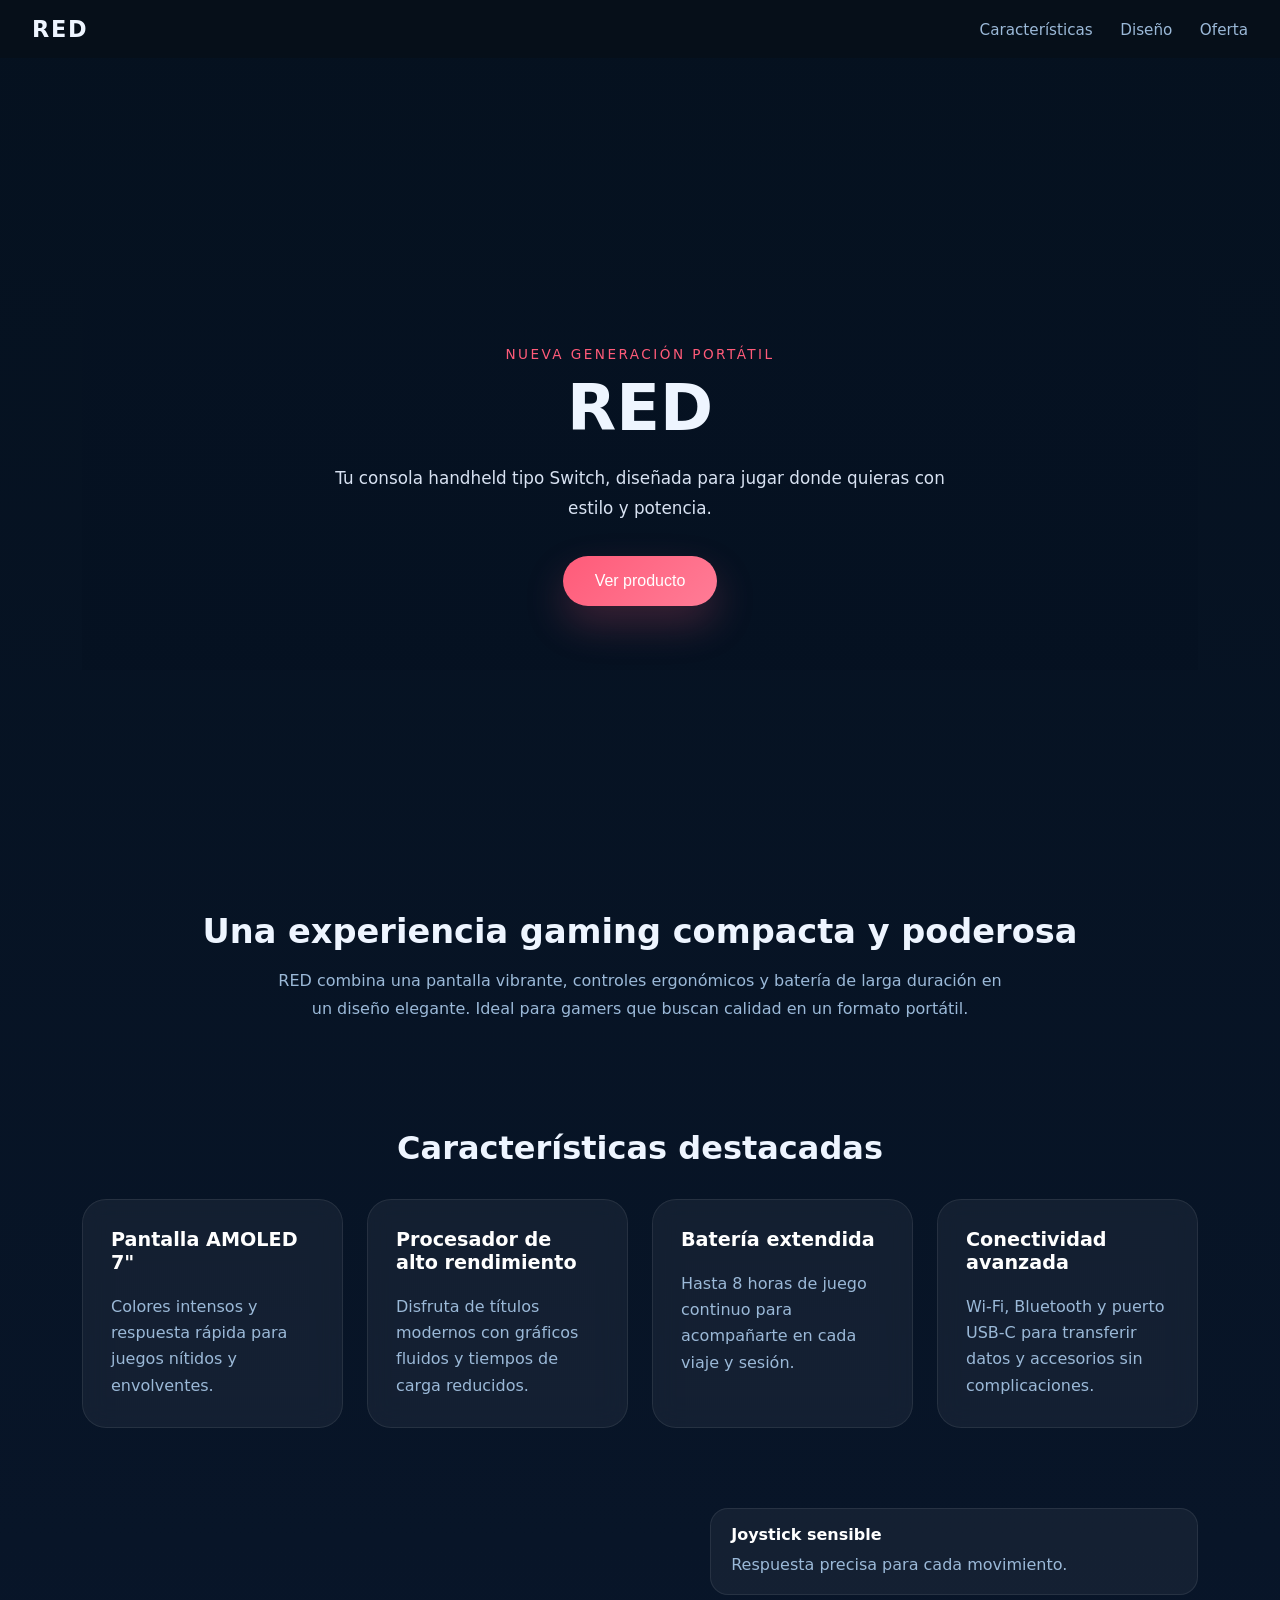
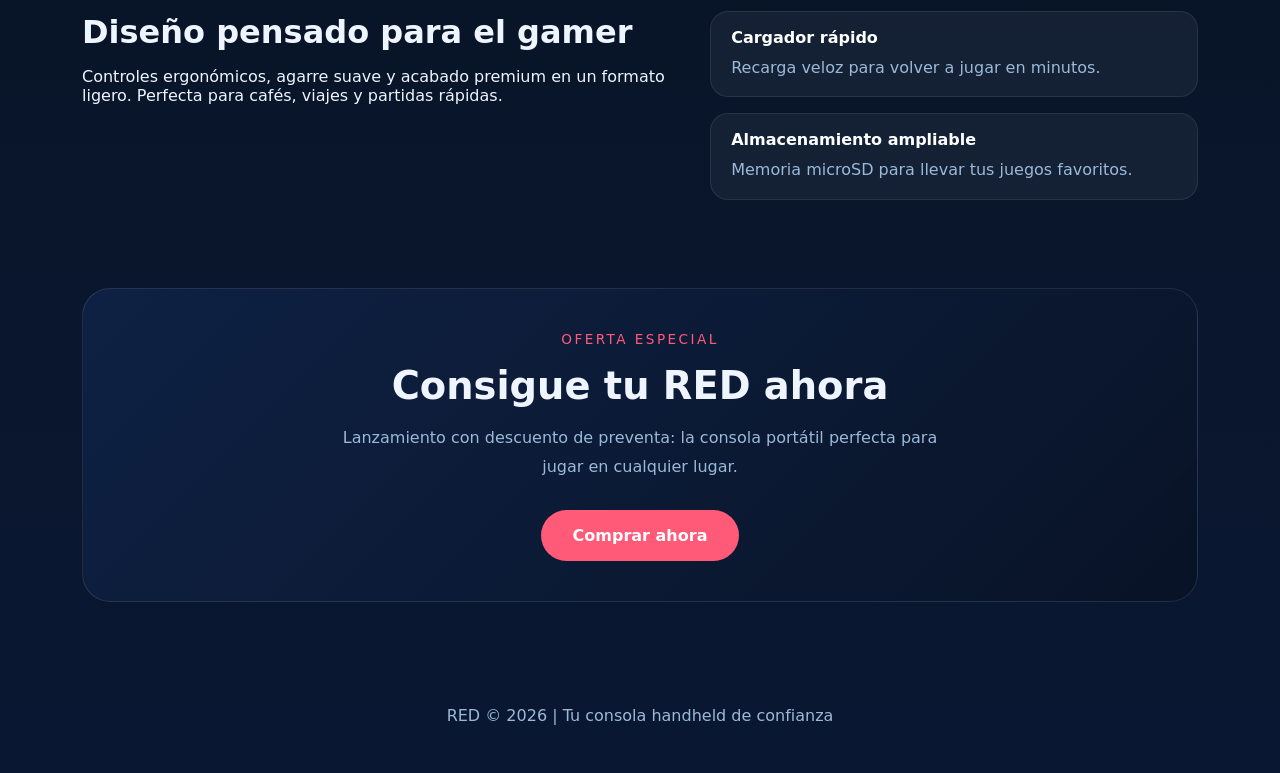
==== HTML/index.html @ 1c050fb7 "primer commit: estructura base, diseño" ====
<!DOCTYPE html>
<html lang="es">
<head>
  <meta charset="UTF-8" />
  <meta name="viewport" content="width=device-width, initial-scale=1.0" />
  <title>RED | Consola portátil gaming</title>
  <link rel="stylesheet" href="style.css" />
</head>
<body>
  <header class="site-header">
    <div class="logo">RED</div>
    <nav>
      <a href="#caracteristicas">Características</a>
      <a href="#diseño">Diseño</a>
      <a href="#oferta">Oferta</a>
    </nav>
  </header>

  <main>
    <section class="hero" id="inicio">
      <a href="https://example.com/producto" class="hero-link" target="_blank" rel="noopener noreferrer" aria-label="Ver oferta de la consola HandyPlay">
        <div class="hero-overlay"></div>
        <div class="hero-content">
          <span class="eyebrow">Nueva generación portátil</span>
          <h1>RED</h1>
          <p>Tu consola handheld tipo Switch, diseñada para jugar donde quieras con estilo y potencia.</p>
          <button>Ver producto</button>
        </div>
      </a>
    </section>

    <section class="intro">
      <div>
        <h2>Una experiencia gaming compacta y poderosa</h2>
        <p>RED combina una pantalla vibrante, controles ergonómicos y batería de larga duración en un diseño elegante. Ideal para gamers que buscan calidad en un formato portátil.</p>
      </div>
    </section>

    <section class="features" id="caracteristicas">
      <h2>Características destacadas</h2>
      <div class="cards">
        <article class="card">
          <h3>Pantalla AMOLED 7"</h3>
          <p>Colores intensos y respuesta rápida para juegos nítidos y envolventes.</p>
        </article>
        <article class="card">
          <h3>Procesador de alto rendimiento</h3>
          <p>Disfruta de títulos modernos con gráficos fluidos y tiempos de carga reducidos.</p>
        </article>
        <article class="card">
          <h3>Batería extendida</h3>
          <p>Hasta 8 horas de juego continuo para acompañarte en cada viaje y sesión.</p>
        </article>
        <article class="card">
          <h3>Conectividad avanzada</h3>
          <p>Wi-Fi, Bluetooth y puerto USB-C para transferir datos y accesorios sin complicaciones.</p>
        </article>
      </div>
    </section>

    <section class="design" id="diseño">
      <div class="design-content">
        <div>
          <h2>Diseño pensado para el gamer</h2>
          <p>Controles ergonómicos, agarre suave y acabado premium en un formato ligero. Perfecta para cafés, viajes y partidas rápidas.</p>
        </div>
        <div class="feature-list">
          <div>
            <strong>Joystick sensible</strong>
            <p>Respuesta precisa para cada movimiento.</p>
          </div>
          <div>
            <strong>Cargador rápido</strong>
            <p>Recarga veloz para volver a jugar en minutos.</p>
          </div>
          <div>
            <strong>Almacenamiento ampliable</strong>
            <p>Memoria microSD para llevar tus juegos favoritos.</p>
          </div>
        </div>
      </div>
    </section>

    <section class="offer" id="oferta">
      <div class="offer-card">
        <span>Oferta especial</span>
        <h2>Consigue tu RED ahora</h2>
        <p>Lanzamiento con descuento de preventa: la consola portátil perfecta para jugar en cualquier lugar.</p>
        <a href="https://example.com/producto" target="_blank" rel="noopener noreferrer">Comprar ahora</a>
      </div>
    </section>
  </main>

  <footer>
    <p>RED © 2026 | Tu consola handheld de confianza</p>
  </footer>
</body>
</html>
---- HTML/style.css ----
:root {
  --bg: #071019;
  --surface: rgba(10, 25, 49, 0.92);
  --accent: #ff5b79;
  --accent-soft: #ff8da3;
  --text: #eef5ff;
  --muted: #9bb9d8;
}

* {
  box-sizing: border-box;
}

body {
  margin: 0;
  font-family: Inter, system-ui, -apple-system, BlinkMacSystemFont, "Segoe UI", sans-serif;
  color: var(--text);
  background: linear-gradient(180deg, #05111f, #081528 65%, #0a1732 100%);
}

a {
  color: inherit;
  text-decoration: none;
}

.site-header {
  position: sticky;
  top: 0;
  z-index: 10;
  display: flex;
  justify-content: space-between;
  align-items: center;
  padding: 1rem 2rem;
  background: rgba(7, 16, 25, 0.86);
  backdrop-filter: blur(12px);
}

.logo {
  font-size: 1.4rem;
  font-weight: 700;
  letter-spacing: 0.08em;
}

.site-header nav a {
  margin-left: 1.4rem;
  font-size: 0.95rem;
  color: var(--muted);
  transition: color 0.25s ease;
}

.site-header nav a:hover {
  color: var(--text);
}

.hero {
  min-height: 82vh;
  display: flex;
  align-items: center;
  justify-content: center;
  background-image: url('https://images.unsplash.com/photo-1511512578047-dfb367046420?auto=format&fit=crop&w=1400&q=80');
  background-size: cover;
  background-position: center;
  position: relative;
}

.hero-link {
  width: 100%;
  display: block;
  position: relative;
}

.hero-overlay {
  position: absolute;
  inset: 0;
  background: linear-gradient(180deg, rgba(5, 17, 33, 0.48), rgba(5, 17, 33, 0.95));
}

.hero-content {
  position: relative;
  z-index: 1;
  max-width: 700px;
  margin: 0 auto;
  padding: 4rem 2rem;
  text-align: center;
}

.eyebrow {
  display: inline-block;
  margin-bottom: 1rem;
  color: var(--accent);
  letter-spacing: 0.18em;
  text-transform: uppercase;
  font-size: 0.85rem;
}

.hero h1 {
  margin: 0;
  font-size: clamp(3rem, 5vw, 4.5rem);
  line-height: 0.95;
}

.hero p {
  margin: 1.5rem auto 2rem;
  max-width: 620px;
  color: #d8e2f2;
  font-size: 1.05rem;
  line-height: 1.8;
}

.hero button {
  border: none;
  background: linear-gradient(135deg, var(--accent), #ff7c96);
  color: #fff;
  padding: 1rem 2rem;
  border-radius: 999px;
  font-size: 1rem;
  cursor: pointer;
  box-shadow: 0 18px 40px rgba(255, 91, 121, 0.22);
  transition: transform 0.25s ease, box-shadow 0.25s ease;
}

.hero button:hover {
  transform: translateY(-2px);
  box-shadow: 0 24px 48px rgba(255, 91, 121, 0.28);
}

main {
  padding: 3rem 2rem 4rem;
  max-width: 1180px;
  margin: 0 auto;
}

.intro {
  text-align: center;
  padding: 2.5rem 0;
}

.intro h2 {
  font-size: 2.1rem;
  margin-bottom: 1rem;
}

.intro p {
  max-width: 740px;
  margin: 0 auto;
  color: var(--muted);
  line-height: 1.75;
}

.features {
  padding: 2.5rem 0;
}

.features h2 {
  text-align: center;
  font-size: 2rem;
  margin-bottom: 2rem;
}

.cards {
  display: grid;
  grid-template-columns: repeat(auto-fit, minmax(220px, 1fr));
  gap: 1.5rem;
}

.card {
  background: rgba(255, 255, 255, 0.05);
  border: 1px solid rgba(255, 255, 255, 0.08);
  border-radius: 24px;
  padding: 1.75rem;
  backdrop-filter: blur(12px);
}

.card h3 {
  margin-top: 0;
  font-size: 1.2rem;
  color: #fff;
}

.card p {
  margin: 0.8rem 0 0;
  color: var(--muted);
  line-height: 1.65;
}

.design {
  padding: 2.5rem 0;
}

.design-content {
  display: grid;
  grid-template-columns: 1.1fr 0.9fr;
  gap: 2rem;
  align-items: center;
}

.design-content h2 {
  font-size: 2rem;
  margin-bottom: 1rem;
}

.feature-list {
  display: grid;
  gap: 1rem;
}

.feature-list div {
  background: rgba(255, 255, 255, 0.05);
  border: 1px solid rgba(255, 255, 255, 0.08);
  padding: 1rem 1.25rem;
  border-radius: 18px;
}

.feature-list strong {
  display: block;
  margin-bottom: 0.5rem;
  color: #fff;
}

.feature-list p {
  margin: 0;
  color: var(--muted);
  line-height: 1.6;
}

.offer {
  margin-top: 3rem;
}

.offer-card {
  background: linear-gradient(135deg, rgba(15, 34, 70, 0.94), rgba(9, 19, 38, 0.96));
  border: 1px solid rgba(255, 255, 255, 0.1);
  padding: 2.5rem;
  border-radius: 28px;
  text-align: center;
}

.offer-card span {
  display: inline-block;
  margin-bottom: 1rem;
  color: var(--accent);
  text-transform: uppercase;
  letter-spacing: 0.18em;
  font-size: 0.85rem;
}

.offer-card h2 {
  margin: 0;
  font-size: 2.4rem;
}

.offer-card p {
  margin: 1rem auto 1.8rem;
  max-width: 640px;
  color: var(--muted);
  line-height: 1.8;
}

.offer-card a {
  display: inline-block;
  padding: 1rem 2rem;
  background: var(--accent);
  border-radius: 999px;
  color: white;
  font-weight: 600;
  transition: transform 0.25s ease;
}

.offer-card a:hover {
  transform: translateY(-2px);
}

footer {
  text-align: center;
  padding: 1.5rem 0 2rem;
  color: var(--muted);
}

@media (max-width: 840px) {
  .design-content {
    grid-template-columns: 1fr;
  }

  .site-header {
    padding: 1rem 1.25rem;
  }

  .hero-content {
    padding: 3rem 1.5rem;
  }
}

@media (max-width: 600px) {
  .site-header nav a {
    margin-left: 0.9rem;
    font-size: 0.9rem;
  }

  .cards {
    grid-template-columns: 1fr;
  }

  .hero h1 {
    font-size: 3rem;
  }
}
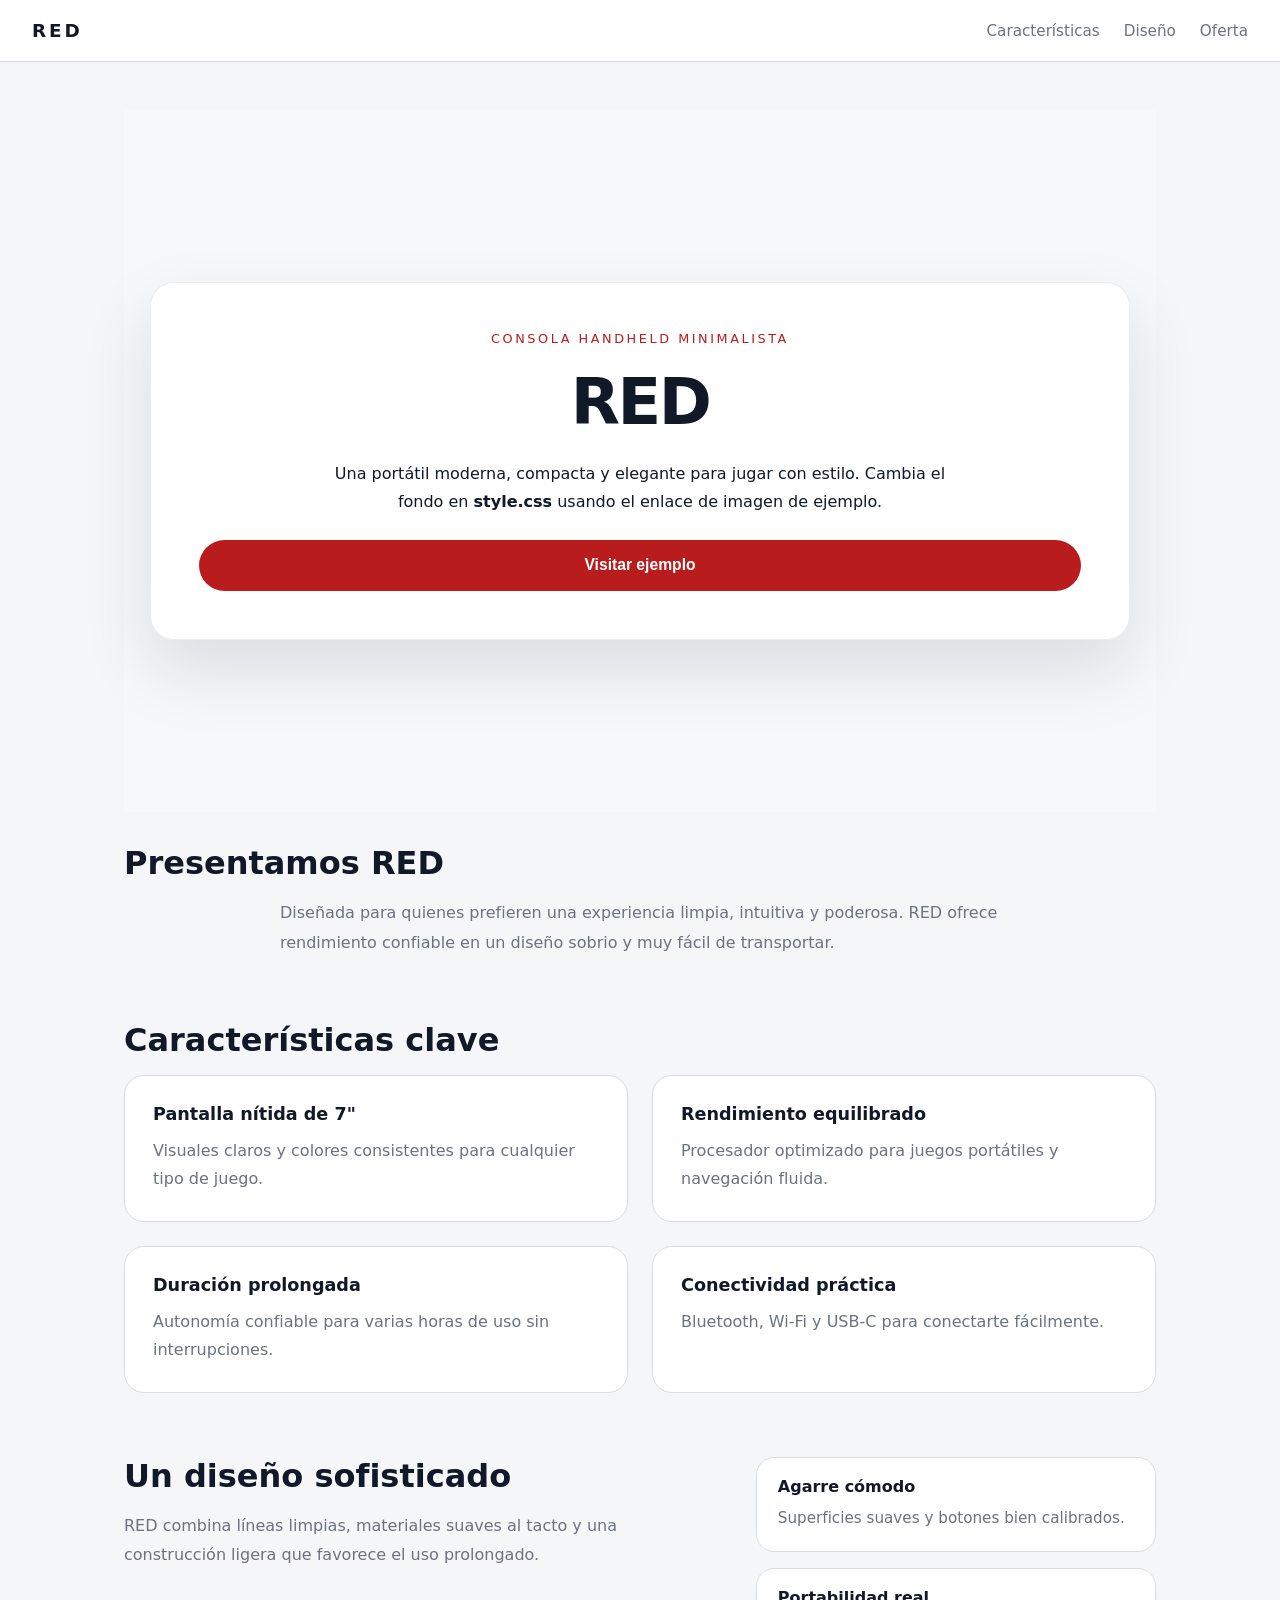
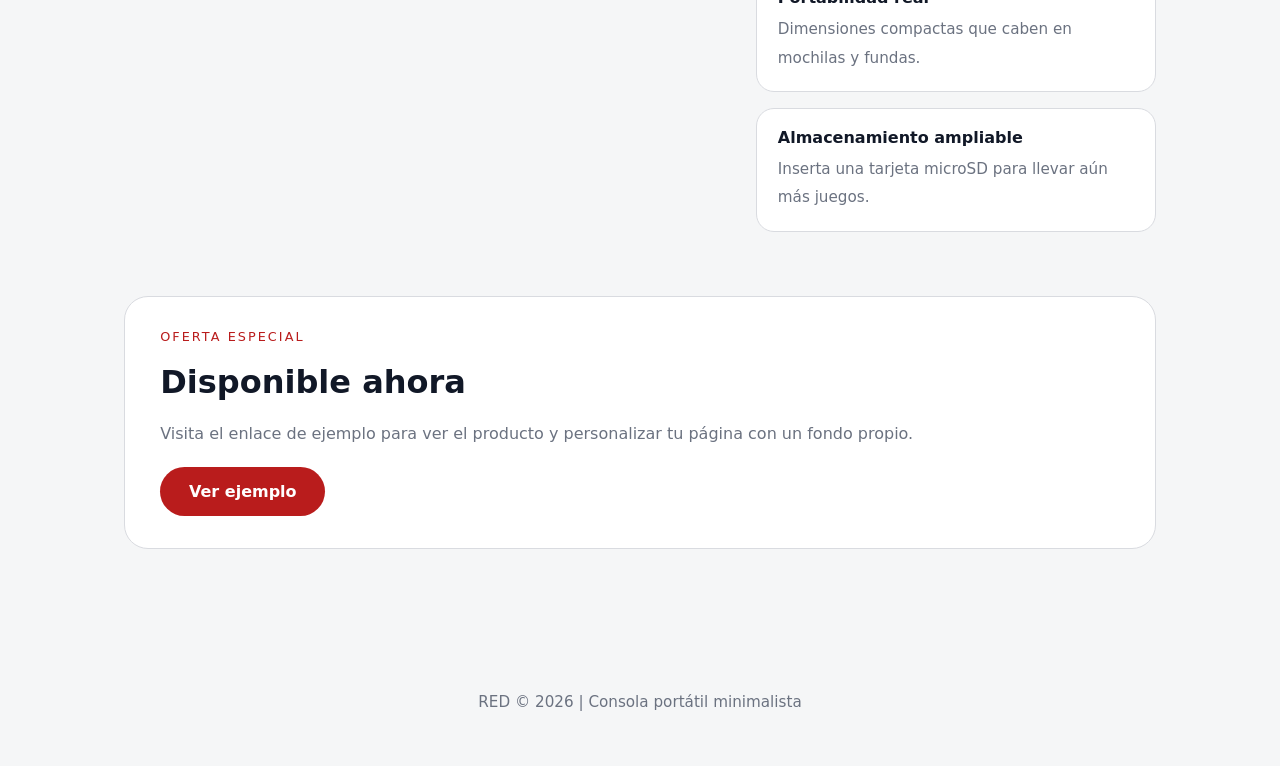
==== commit 54b4a7b0: "segundo commit: se cambia estilo visual de página y fondo" ====
--- a/HTML/index.html
+++ b/HTML/index.html
@@ -18,42 +18,42 @@
 
   <main>
     <section class="hero" id="inicio">
-      <a href="https://example.com/producto" class="hero-link" target="_blank" rel="noopener noreferrer" aria-label="Ver oferta de la consola HandyPlay">
+      <a href="https://static.wikia.nocookie.net/terraria_gamepedia/images/4/4c/Snow_biome_background_9.png/revision/latest/scale-to-width-down/1000?cb=20200814183525" class="hero-link" target="_blank" rel="noopener noreferrer" aria-label="Ver oferta de la consola RED">
         <div class="hero-overlay"></div>
         <div class="hero-content">
-          <span class="eyebrow">Nueva generación portátil</span>
+          <small class="eyebrow">Consola handheld minimalista</small>
           <h1>RED</h1>
-          <p>Tu consola handheld tipo Switch, diseñada para jugar donde quieras con estilo y potencia.</p>
-          <button>Ver producto</button>
+          <p>Una portátil moderna, compacta y elegante para jugar con estilo. Cambia el fondo en <strong>style.css</strong> usando el enlace de imagen de ejemplo.</p>
+          <button>Visitar ejemplo</button>
         </div>
       </a>
     </section>
 
     <section class="intro">
       <div>
-        <h2>Una experiencia gaming compacta y poderosa</h2>
-        <p>RED combina una pantalla vibrante, controles ergonómicos y batería de larga duración en un diseño elegante. Ideal para gamers que buscan calidad en un formato portátil.</p>
+        <h2>Presentamos RED</h2>
+        <p>Diseñada para quienes prefieren una experiencia limpia, intuitiva y poderosa. RED ofrece rendimiento confiable en un diseño sobrio y muy fácil de transportar.</p>
       </div>
     </section>
 
     <section class="features" id="caracteristicas">
-      <h2>Características destacadas</h2>
+      <h2>Características clave</h2>
       <div class="cards">
         <article class="card">
-          <h3>Pantalla AMOLED 7"</h3>
-          <p>Colores intensos y respuesta rápida para juegos nítidos y envolventes.</p>
+          <h3>Pantalla nítida de 7"</h3>
+          <p>Visuales claros y colores consistentes para cualquier tipo de juego.</p>
         </article>
         <article class="card">
-          <h3>Procesador de alto rendimiento</h3>
-          <p>Disfruta de títulos modernos con gráficos fluidos y tiempos de carga reducidos.</p>
+          <h3>Rendimiento equilibrado</h3>
+          <p>Procesador optimizado para juegos portátiles y navegación fluida.</p>
         </article>
         <article class="card">
-          <h3>Batería extendida</h3>
-          <p>Hasta 8 horas de juego continuo para acompañarte en cada viaje y sesión.</p>
+          <h3>Duración prolongada</h3>
+          <p>Autonomía confiable para varias horas de uso sin interrupciones.</p>
         </article>
         <article class="card">
-          <h3>Conectividad avanzada</h3>
-          <p>Wi-Fi, Bluetooth y puerto USB-C para transferir datos y accesorios sin complicaciones.</p>
+          <h3>Conectividad práctica</h3>
+          <p>Bluetooth, Wi-Fi y USB-C para conectarte fácilmente.</p>
         </article>
       </div>
     </section>
@@ -61,21 +61,21 @@
     <section class="design" id="diseño">
       <div class="design-content">
         <div>
-          <h2>Diseño pensado para el gamer</h2>
-          <p>Controles ergonómicos, agarre suave y acabado premium en un formato ligero. Perfecta para cafés, viajes y partidas rápidas.</p>
+          <h2>Un diseño sofisticado</h2>
+          <p>RED combina líneas limpias, materiales suaves al tacto y una construcción ligera que favorece el uso prolongado.</p>
         </div>
         <div class="feature-list">
           <div>
-            <strong>Joystick sensible</strong>
-            <p>Respuesta precisa para cada movimiento.</p>
+            <strong>Agarre cómodo</strong>
+            <p>Superficies suaves y botones bien calibrados.</p>
           </div>
           <div>
-            <strong>Cargador rápido</strong>
-            <p>Recarga veloz para volver a jugar en minutos.</p>
+            <strong>Portabilidad real</strong>
+            <p>Dimensiones compactas que caben en mochilas y fundas.</p>
           </div>
           <div>
             <strong>Almacenamiento ampliable</strong>
-            <p>Memoria microSD para llevar tus juegos favoritos.</p>
+            <p>Inserta una tarjeta microSD para llevar aún más juegos.</p>
           </div>
         </div>
       </div>
@@ -84,15 +84,15 @@
     <section class="offer" id="oferta">
       <div class="offer-card">
         <span>Oferta especial</span>
-        <h2>Consigue tu RED ahora</h2>
-        <p>Lanzamiento con descuento de preventa: la consola portátil perfecta para jugar en cualquier lugar.</p>
-        <a href="https://example.com/producto" target="_blank" rel="noopener noreferrer">Comprar ahora</a>
+        <h2>Disponible ahora</h2>
+        <p>Visita el enlace de ejemplo para ver el producto y personalizar tu página con un fondo propio.</p>
+        <a href="https://static.wikia.nocookie.net/terraria_gamepedia/images/4/4c/Snow_biome_background_9.png/revision/latest/scale-to-width-down/1000?cb=20200814183525" target="_blank" rel="noopener noreferrer">Ver ejemplo</a>
       </div>
     </section>
   </main>
 
   <footer>
-    <p>RED © 2026 | Tu consola handheld de confianza</p>
+    <p>RED © 2026 | Consola portátil minimalista</p>
   </footer>
 </body>
 </html>
--- a/HTML/style.css
+++ b/HTML/style.css
@@ -1,10 +1,11 @@
 :root {
-  --bg: #071019;
-  --surface: rgba(10, 25, 49, 0.92);
-  --accent: #ff5b79;
-  --accent-soft: #ff8da3;
-  --text: #eef5ff;
-  --muted: #9bb9d8;
+  --bg: #f5f6f7;
+  --surface: #ffffff;
+  --border: #d9dbe0;
+  --text: #111827;
+  --muted: #6b7280;
+  --accent: #b91c1c;
+  --hero-image: url("https://static.wikia.nocookie.net/terraria_gamepedia/images/4/4c/Snow_biome_background_9.png/revision/latest/scale-to-width-down/1000?cb=20200814183525");
 }
 
 * {
@@ -15,12 +16,17 @@
   margin: 0;
   font-family: Inter, system-ui, -apple-system, BlinkMacSystemFont, "Segoe UI", sans-serif;
   color: var(--text);
-  background: linear-gradient(180deg, #05111f, #081528 65%, #0a1732 100%);
+  background: var(--bg);
 }
 
 a {
   color: inherit;
   text-decoration: none;
+}
+
+img {
+  max-width: 100%;
+  display: block;
 }
 
 .site-header {
@@ -30,22 +36,30 @@
   display: flex;
   justify-content: space-between;
   align-items: center;
-  padding: 1rem 2rem;
-  background: rgba(7, 16, 25, 0.86);
-  backdrop-filter: blur(12px);
+  gap: 2rem;
+  padding: 1.25rem clamp(1rem, 3vw, 2rem);
+  background: rgba(255, 255, 255, 0.92);
+  border-bottom: 1px solid var(--border);
+  backdrop-filter: blur(16px);
 }
 
 .logo {
-  font-size: 1.4rem;
+  font-size: 1.15rem;
   font-weight: 700;
-  letter-spacing: 0.08em;
+  letter-spacing: 0.16em;
+  text-transform: uppercase;
+}
+
+.site-header nav {
+  display: flex;
+  flex-wrap: wrap;
+  gap: 1.5rem;
 }
 
 .site-header nav a {
-  margin-left: 1.4rem;
   font-size: 0.95rem;
   color: var(--muted);
-  transition: color 0.25s ease;
+  transition: color 0.2s ease;
 }
 
 .site-header nav a:hover {
@@ -53,254 +67,256 @@
 }
 
 .hero {
-  min-height: 82vh;
-  display: flex;
-  align-items: center;
-  justify-content: center;
-  background-image: url('https://images.unsplash.com/photo-1511512578047-dfb367046420?auto=format&fit=crop&w=1400&q=80');
+  min-height: 78vh;
+  display: grid;
+  place-items: center;
+  padding: 4rem 0;
+  background-image: var(--hero-image);
   background-size: cover;
   background-position: center;
   position: relative;
 }
 
-.hero-link {
-  width: 100%;
-  display: block;
-  position: relative;
-}
-
-.hero-overlay {
+.hero::before {
+  content: "";
   position: absolute;
   inset: 0;
-  background: linear-gradient(180deg, rgba(5, 17, 33, 0.48), rgba(5, 17, 33, 0.95));
+  background: rgba(255, 255, 255, 0.18);
+}
+
+.hero-link {
+  position: relative;
+  width: min(96%, 980px);
+  padding: 3rem;
+  background: rgba(255, 255, 255, 0.92);
+  border: 1px solid rgba(17, 24, 39, 0.08);
+  border-radius: 24px;
+  box-shadow: 0 30px 70px rgba(15, 23, 42, 0.12);
+  transition: transform 0.25s ease, border-color 0.25s ease;
+}
+
+.hero-link:hover {
+  transform: translateY(-3px);
+  border-color: rgba(185, 28, 28, 0.22);
 }
 
 .hero-content {
   position: relative;
   z-index: 1;
-  max-width: 700px;
+  display: grid;
+  gap: 1.5rem;
+  text-align: center;
+}
+
+.eyebrow {
+  text-transform: uppercase;
+  letter-spacing: 0.2em;
+  color: var(--accent);
+  font-size: 0.8rem;
+}
+
+.hero h1 {
+  margin: 0;
+  font-size: clamp(2.8rem, 5vw, 4rem);
+  line-height: 1.03;
+  letter-spacing: -0.04em;
+}
+
+.hero p {
+  margin: 0;
+  color: var(--text);
+  max-width: 660px;
+  margin-left: auto;
+  margin-right: auto;
+  line-height: 1.75;
+  font-size: 1rem;
+}
+
+.hero button {
+  border: 1px solid rgba(185, 28, 28, 0.15);
+  background: var(--accent);
+  color: #ffffff;
+  padding: 0.95rem 2rem;
+  border-radius: 999px;
+  font-size: 0.98rem;
+  cursor: pointer;
+  font-weight: 600;
+  transition: background 0.2s ease, transform 0.2s ease;
+}
+
+.hero button:hover {
+  background: #7f1d1d;
+  transform: translateY(-1px);
+}
+
+main {
+  max-width: 1080px;
   margin: 0 auto;
-  padding: 4rem 2rem;
+  padding: 3rem 1.5rem 4rem;
+}
+
+.intro,
+.features,
+.design,
+.offer {
+  padding: 2rem 0;
+}
+
+.intro h2,
+.features h2,
+.design h2,
+.offer h2 {
+  font-size: 2rem;
+  margin: 0 0 1rem;
+}
+
+.intro p {
+  max-width: 720px;
+  margin: 0 auto;
+  color: var(--muted);
+  line-height: 1.85;
+  font-size: 1rem;
+}
+
+.features .cards {
+  display: grid;
+  grid-template-columns: repeat(2, minmax(0, 1fr));
+  gap: 1.5rem;
+}
+
+.card {
+  background: #ffffff;
+  border: 1px solid var(--border);
+  border-radius: 20px;
+  padding: 1.75rem;
+  color: var(--text);
+}
+
+.card h3 {
+  margin: 0 0 0.8rem;
+  font-size: 1.1rem;
+}
+
+.card p {
+  margin: 0;
+  color: var(--muted);
+  line-height: 1.75;
+}
+
+.design-content {
+  display: grid;
+  grid-template-columns: 1.2fr 0.8fr;
+  gap: 2rem;
+  align-items: start;
+}
+
+.design-content p {
+  margin: 0;
+  color: var(--muted);
+  line-height: 1.85;
+}
+
+.feature-list {
+  display: grid;
+  gap: 1rem;
+}
+
+.feature-list div {
+  padding: 1.2rem 1.3rem;
+  border-radius: 18px;
+  background: #ffffff;
+  border: 1px solid var(--border);
+}
+
+.feature-list strong {
+  font-size: 1rem;
+  color: var(--text);
+}
+
+.feature-list p {
+  margin: 0.5rem 0 0;
+  color: var(--muted);
+  font-size: 0.95rem;
+}
+
+.offer-card {
+  display: grid;
+  gap: 1.2rem;
+  padding: 2rem 2.2rem;
+  border-radius: 24px;
+  background: #ffffff;
+  border: 1px solid var(--border);
+}
+
+.offer-card span {
+  color: var(--accent);
+  font-size: 0.8rem;
+  letter-spacing: 0.16em;
+  text-transform: uppercase;
+}
+
+.offer-card h2 {
+  margin: 0;
+  color: var(--text);
+}
+
+.offer-card p {
+  margin: 0;
+  color: var(--muted);
+  line-height: 1.75;
+}
+
+.offer-card a {
+  display: inline-flex;
+  align-items: center;
+  justify-content: center;
+  width: fit-content;
+  padding: 0.95rem 1.8rem;
+  background: var(--accent);
+  color: #ffffff;
+  border-radius: 999px;
+  font-weight: 600;
+  transition: background 0.2s ease, transform 0.2s ease;
+}
+
+.offer-card a:hover {
+  background: #7f1d1d;
+  transform: translateY(-1px);
+}
+
+footer {
+  padding: 2rem 0 2.5rem;
   text-align: center;
-}
-
-.eyebrow {
-  display: inline-block;
-  margin-bottom: 1rem;
-  color: var(--accent);
-  letter-spacing: 0.18em;
-  text-transform: uppercase;
-  font-size: 0.85rem;
-}
-
-.hero h1 {
-  margin: 0;
-  font-size: clamp(3rem, 5vw, 4.5rem);
-  line-height: 0.95;
-}
-
-.hero p {
-  margin: 1.5rem auto 2rem;
-  max-width: 620px;
-  color: #d8e2f2;
-  font-size: 1.05rem;
-  line-height: 1.8;
-}
-
-.hero button {
-  border: none;
-  background: linear-gradient(135deg, var(--accent), #ff7c96);
-  color: #fff;
-  padding: 1rem 2rem;
-  border-radius: 999px;
-  font-size: 1rem;
-  cursor: pointer;
-  box-shadow: 0 18px 40px rgba(255, 91, 121, 0.22);
-  transition: transform 0.25s ease, box-shadow 0.25s ease;
-}
-
-.hero button:hover {
-  transform: translateY(-2px);
-  box-shadow: 0 24px 48px rgba(255, 91, 121, 0.28);
-}
-
-main {
-  padding: 3rem 2rem 4rem;
-  max-width: 1180px;
-  margin: 0 auto;
-}
-
-.intro {
-  text-align: center;
-  padding: 2.5rem 0;
-}
-
-.intro h2 {
-  font-size: 2.1rem;
-  margin-bottom: 1rem;
-}
-
-.intro p {
-  max-width: 740px;
-  margin: 0 auto;
-  color: var(--muted);
-  line-height: 1.75;
-}
-
-.features {
-  padding: 2.5rem 0;
-}
-
-.features h2 {
-  text-align: center;
-  font-size: 2rem;
-  margin-bottom: 2rem;
-}
-
-.cards {
-  display: grid;
-  grid-template-columns: repeat(auto-fit, minmax(220px, 1fr));
-  gap: 1.5rem;
-}
-
-.card {
-  background: rgba(255, 255, 255, 0.05);
-  border: 1px solid rgba(255, 255, 255, 0.08);
-  border-radius: 24px;
-  padding: 1.75rem;
-  backdrop-filter: blur(12px);
-}
-
-.card h3 {
-  margin-top: 0;
-  font-size: 1.2rem;
-  color: #fff;
-}
-
-.card p {
-  margin: 0.8rem 0 0;
-  color: var(--muted);
-  line-height: 1.65;
-}
-
-.design {
-  padding: 2.5rem 0;
-}
-
-.design-content {
-  display: grid;
-  grid-template-columns: 1.1fr 0.9fr;
-  gap: 2rem;
-  align-items: center;
-}
-
-.design-content h2 {
-  font-size: 2rem;
-  margin-bottom: 1rem;
-}
-
-.feature-list {
-  display: grid;
-  gap: 1rem;
-}
-
-.feature-list div {
-  background: rgba(255, 255, 255, 0.05);
-  border: 1px solid rgba(255, 255, 255, 0.08);
-  padding: 1rem 1.25rem;
-  border-radius: 18px;
-}
-
-.feature-list strong {
-  display: block;
-  margin-bottom: 0.5rem;
-  color: #fff;
-}
-
-.feature-list p {
-  margin: 0;
-  color: var(--muted);
-  line-height: 1.6;
-}
-
-.offer {
-  margin-top: 3rem;
-}
-
-.offer-card {
-  background: linear-gradient(135deg, rgba(15, 34, 70, 0.94), rgba(9, 19, 38, 0.96));
-  border: 1px solid rgba(255, 255, 255, 0.1);
-  padding: 2.5rem;
-  border-radius: 28px;
-  text-align: center;
-}
-
-.offer-card span {
-  display: inline-block;
-  margin-bottom: 1rem;
-  color: var(--accent);
-  text-transform: uppercase;
-  letter-spacing: 0.18em;
-  font-size: 0.85rem;
-}
-
-.offer-card h2 {
-  margin: 0;
-  font-size: 2.4rem;
-}
-
-.offer-card p {
-  margin: 1rem auto 1.8rem;
-  max-width: 640px;
-  color: var(--muted);
-  line-height: 1.8;
-}
-
-.offer-card a {
-  display: inline-block;
-  padding: 1rem 2rem;
-  background: var(--accent);
-  border-radius: 999px;
-  color: white;
-  font-weight: 600;
-  transition: transform 0.25s ease;
-}
-
-.offer-card a:hover {
-  transform: translateY(-2px);
-}
-
-footer {
-  text-align: center;
-  padding: 1.5rem 0 2rem;
-  color: var(--muted);
-}
-
-@media (max-width: 840px) {
+  color: var(--muted);
+  font-size: 0.95rem;
+}
+
+@media (max-width: 900px) {
+  .features .cards,
   .design-content {
     grid-template-columns: 1fr;
   }
-
+}
+
+@media (max-width: 640px) {
   .site-header {
-    padding: 1rem 1.25rem;
-  }
-
-  .hero-content {
-    padding: 3rem 1.5rem;
-  }
-}
-
-@media (max-width: 600px) {
-  .site-header nav a {
-    margin-left: 0.9rem;
-    font-size: 0.9rem;
-  }
-
-  .cards {
-    grid-template-columns: 1fr;
+    flex-direction: column;
+    align-items: flex-start;
+  }
+
+  .hero {
+    padding: 3rem 0;
+  }
+
+  .hero-link {
+    padding: 2.25rem 1.5rem;
   }
 
   .hero h1 {
-    font-size: 3rem;
-  }
-}
+    font-size: 2.6rem;
+  }
+
+  main {
+    padding: 2rem 1rem 3rem;
+  }
+}
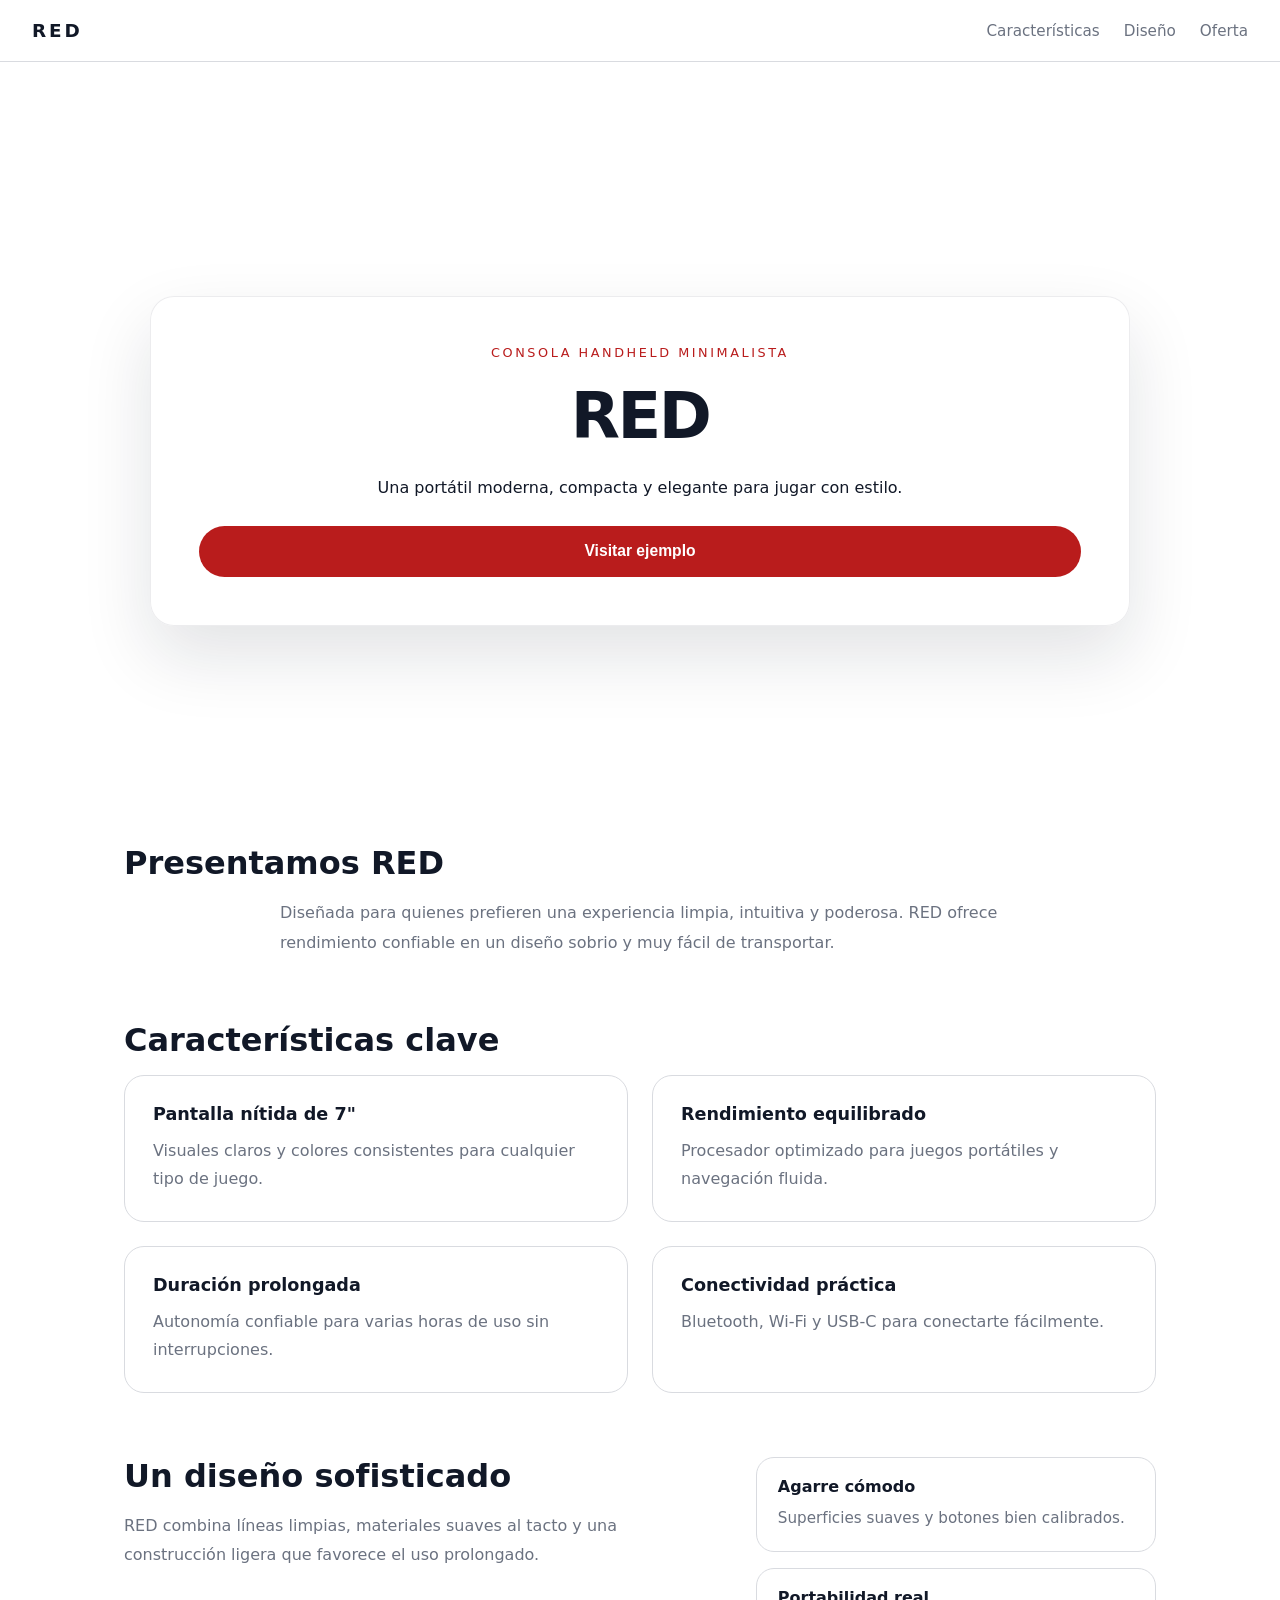
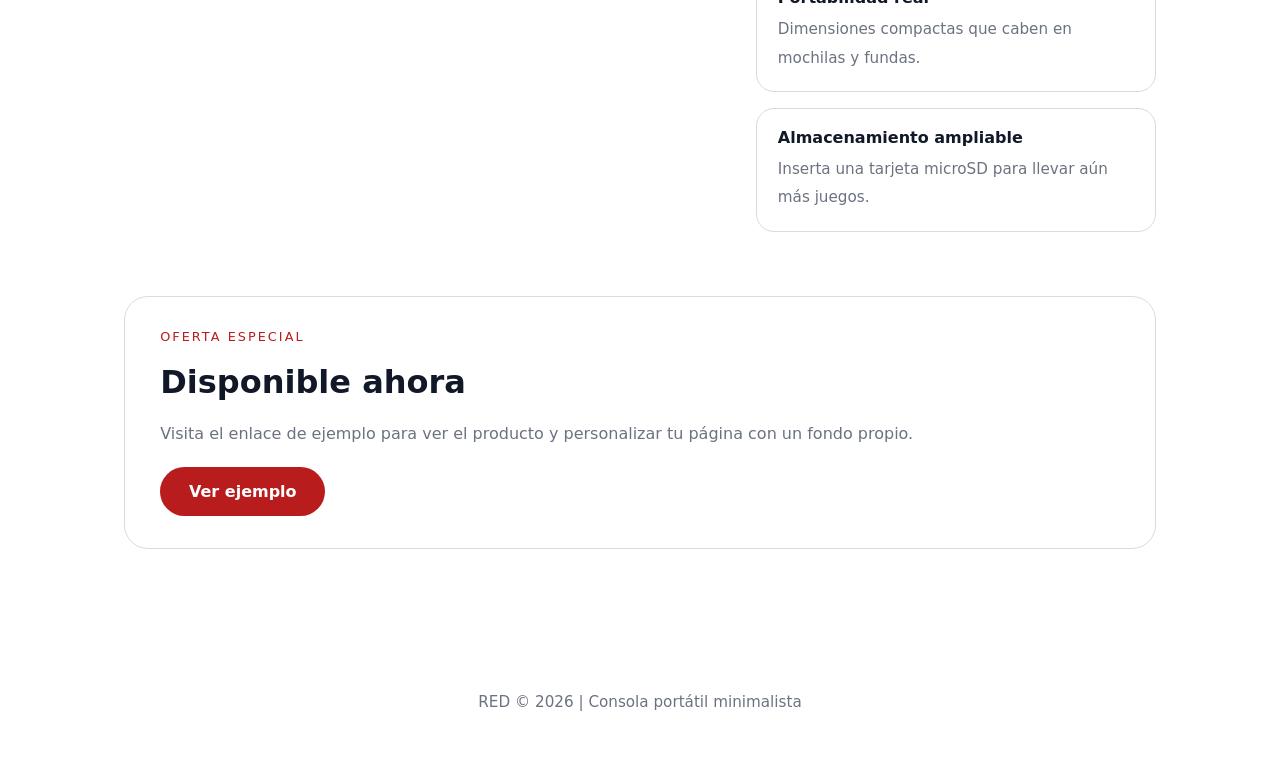
==== commit 7233bb0e: "se cambia forma de visualizar el background" ====
--- a/HTML/index.html
+++ b/HTML/index.html
@@ -23,7 +23,7 @@
         <div class="hero-content">
           <small class="eyebrow">Consola handheld minimalista</small>
           <h1>RED</h1>
-          <p>Una portátil moderna, compacta y elegante para jugar con estilo. Cambia el fondo en <strong>style.css</strong> usando el enlace de imagen de ejemplo.</p>
+          <p>Una portátil moderna, compacta y elegante para jugar con estilo.</p>
           <button>Visitar ejemplo</button>
         </div>
       </a>
--- a/HTML/style.css
+++ b/HTML/style.css
@@ -16,7 +16,10 @@
   margin: 0;
   font-family: Inter, system-ui, -apple-system, BlinkMacSystemFont, "Segoe UI", sans-serif;
   color: var(--text);
-  background: var(--bg);
+  background-image: var(--hero-image);
+  background-size: cover;
+  background-position: center;
+  background-repeat: no-repeat;
 }
 
 a {
@@ -40,7 +43,6 @@
   padding: 1.25rem clamp(1rem, 3vw, 2rem);
   background: rgba(255, 255, 255, 0.92);
   border-bottom: 1px solid var(--border);
-  backdrop-filter: blur(16px);
 }
 
 .logo {
@@ -71,17 +73,7 @@
   display: grid;
   place-items: center;
   padding: 4rem 0;
-  background-image: var(--hero-image);
-  background-size: cover;
-  background-position: center;
   position: relative;
-}
-
-.hero::before {
-  content: "";
-  position: absolute;
-  inset: 0;
-  background: rgba(255, 255, 255, 0.18);
 }
 
 .hero-link {
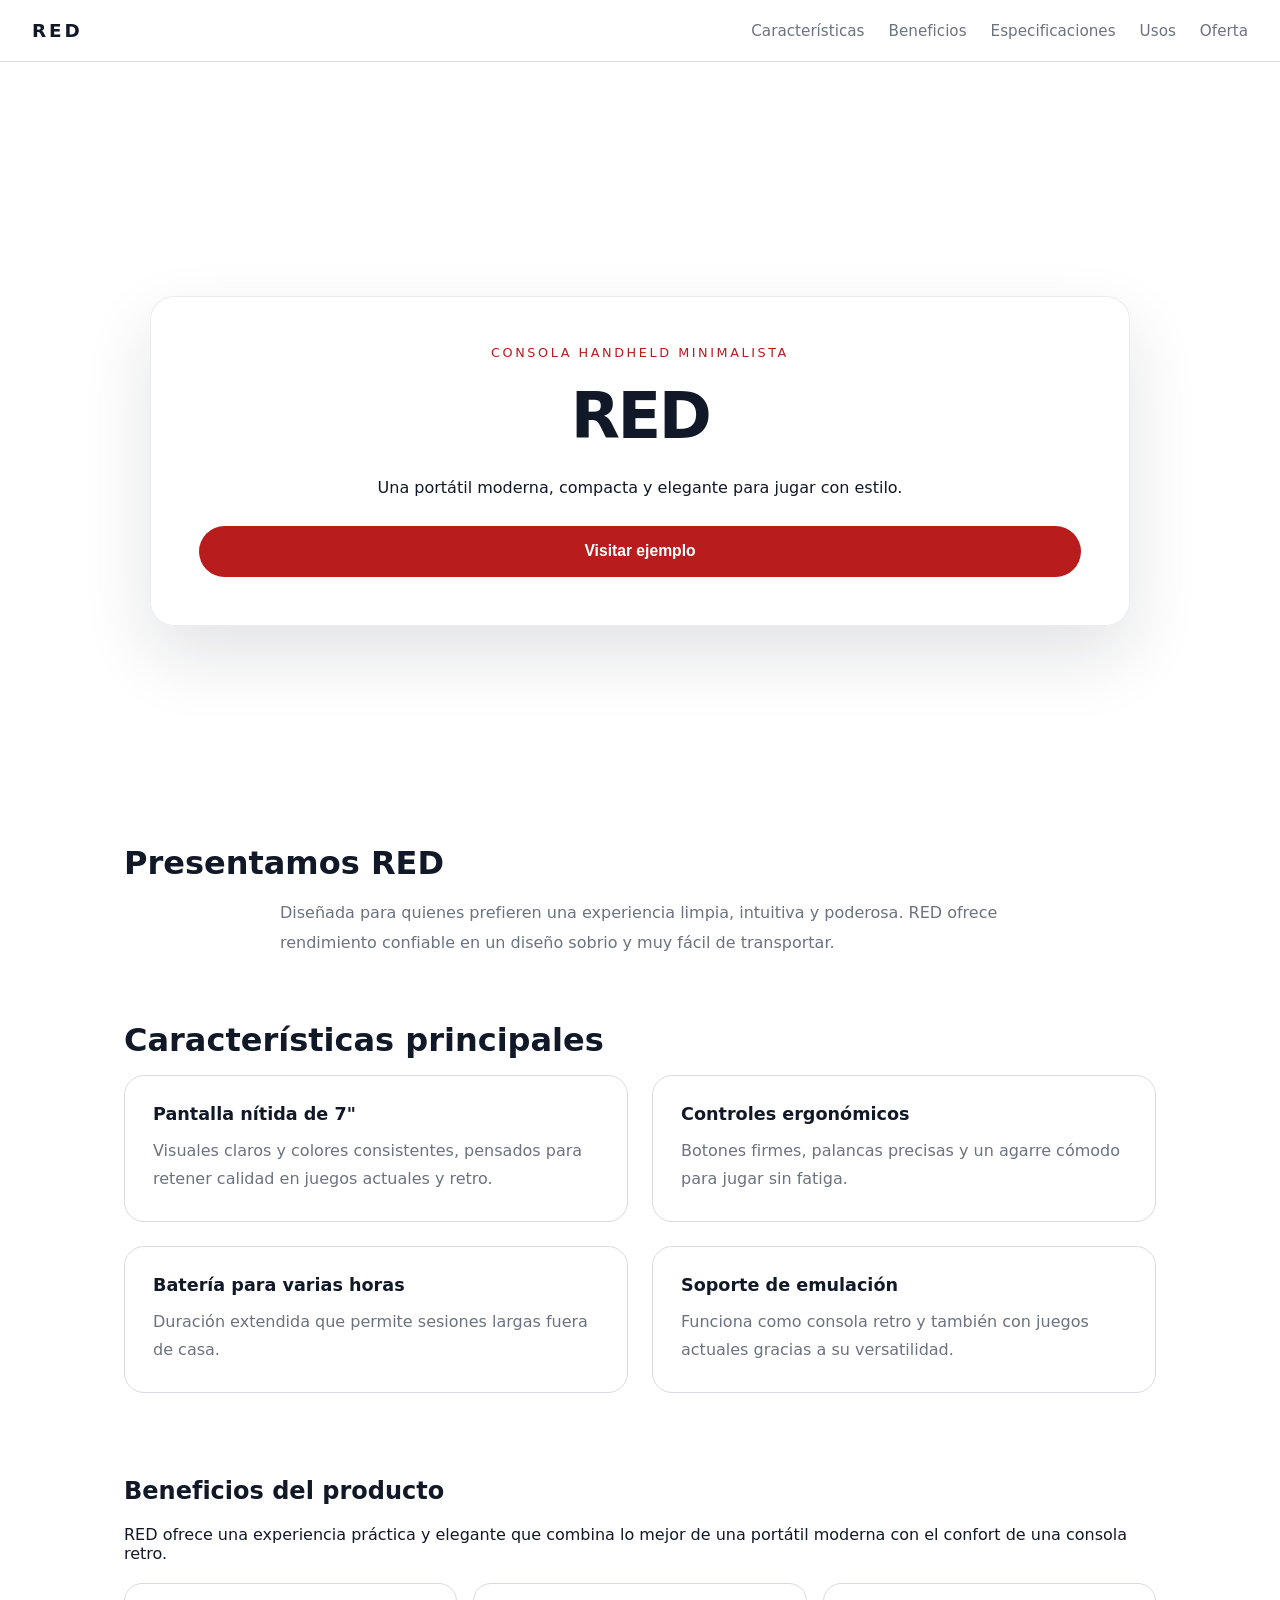
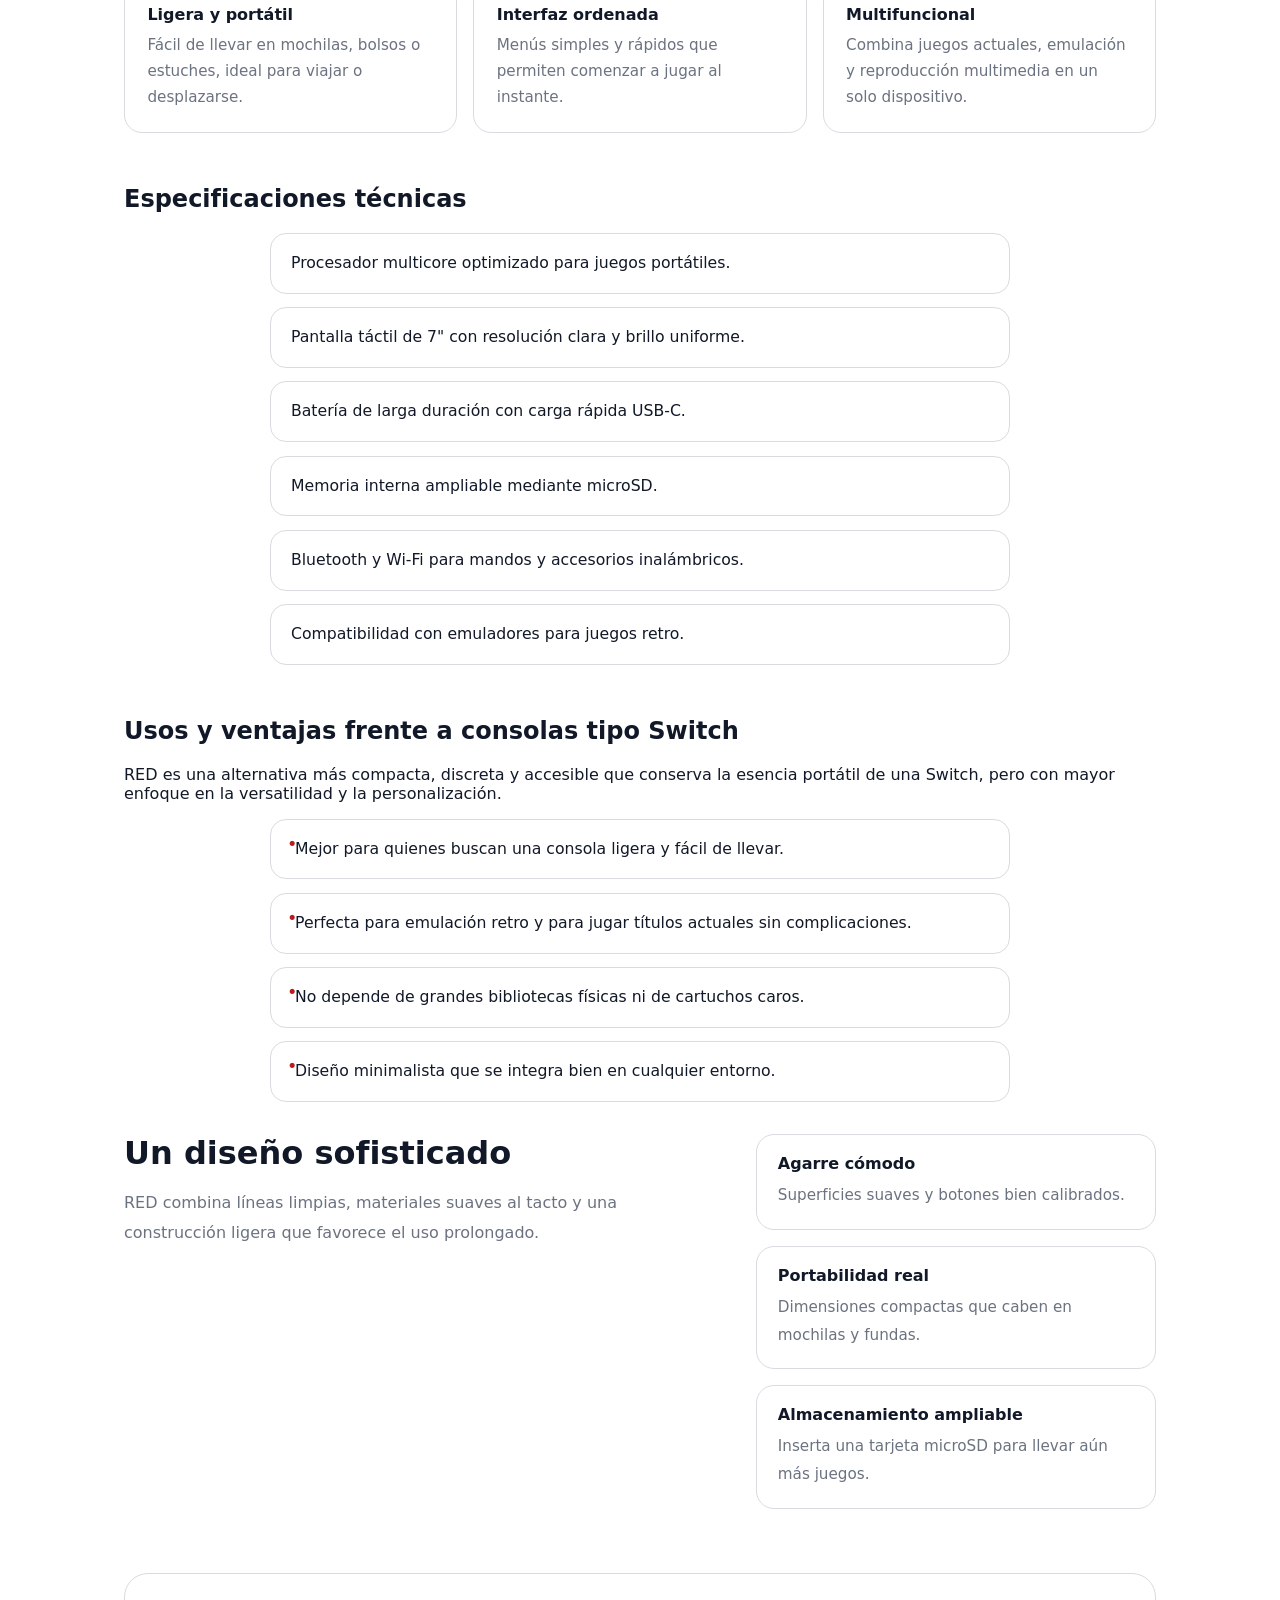
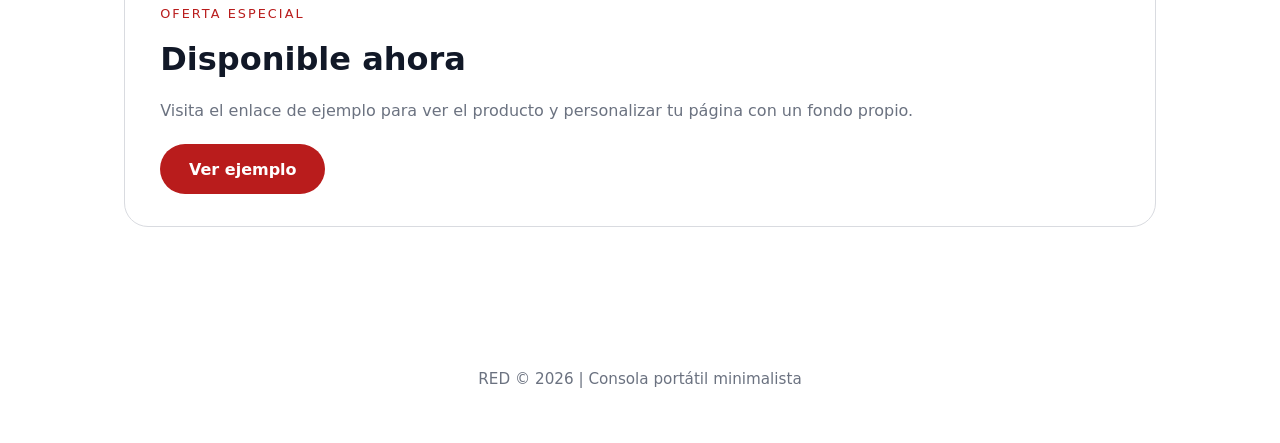
==== commit edbb6338: "se rediseña añadiendo caracteristicas y lo solicitado." ====
--- a/HTML/index.html
+++ b/HTML/index.html
@@ -3,7 +3,7 @@
 <head>
   <meta charset="UTF-8" />
   <meta name="viewport" content="width=device-width, initial-scale=1.0" />
-  <title>RED | Consola portátil gaming</title>
+  <title>RED | Consola portátil</title>
   <link rel="stylesheet" href="style.css" />
 </head>
 <body>
@@ -11,15 +11,16 @@
     <div class="logo">RED</div>
     <nav>
       <a href="#caracteristicas">Características</a>
-      <a href="#diseño">Diseño</a>
+      <a href="#beneficios">Beneficios</a>
+      <a href="#especificaciones">Especificaciones</a>
+      <a href="#usos">Usos</a>
       <a href="#oferta">Oferta</a>
     </nav>
   </header>
 
   <main>
     <section class="hero" id="inicio">
-      <a href="https://static.wikia.nocookie.net/terraria_gamepedia/images/4/4c/Snow_biome_background_9.png/revision/latest/scale-to-width-down/1000?cb=20200814183525" class="hero-link" target="_blank" rel="noopener noreferrer" aria-label="Ver oferta de la consola RED">
-        <div class="hero-overlay"></div>
+      <a href="https://example.com" class="hero-link" target="_blank" rel="noopener noreferrer" aria-label="Ver oferta de la consola RED">
         <div class="hero-content">
           <small class="eyebrow">Consola handheld minimalista</small>
           <h1>RED</h1>
@@ -37,25 +38,67 @@
     </section>
 
     <section class="features" id="caracteristicas">
-      <h2>Características clave</h2>
+      <h2>Características principales</h2>
       <div class="cards">
         <article class="card">
           <h3>Pantalla nítida de 7"</h3>
-          <p>Visuales claros y colores consistentes para cualquier tipo de juego.</p>
+          <p>Visuales claros y colores consistentes, pensados para retener calidad en juegos actuales y retro.</p>
         </article>
         <article class="card">
-          <h3>Rendimiento equilibrado</h3>
-          <p>Procesador optimizado para juegos portátiles y navegación fluida.</p>
+          <h3>Controles ergonómicos</h3>
+          <p>Botones firmes, palancas precisas y un agarre cómodo para jugar sin fatiga.</p>
         </article>
         <article class="card">
-          <h3>Duración prolongada</h3>
-          <p>Autonomía confiable para varias horas de uso sin interrupciones.</p>
+          <h3>Batería para varias horas</h3>
+          <p>Duración extendida que permite sesiones largas fuera de casa.</p>
         </article>
         <article class="card">
-          <h3>Conectividad práctica</h3>
-          <p>Bluetooth, Wi-Fi y USB-C para conectarte fácilmente.</p>
+          <h3>Soporte de emulación</h3>
+          <p>Funciona como consola retro y también con juegos actuales gracias a su versatilidad.</p>
         </article>
       </div>
+    </section>
+
+    <section class="benefits" id="beneficios">
+      <h2>Beneficios del producto</h2>
+      <p>RED ofrece una experiencia práctica y elegante que combina lo mejor de una portátil moderna con el confort de una consola retro.</p>
+      <div class="benefit-list">
+        <article>
+          <h3>Ligera y portátil</h3>
+          <p>Fácil de llevar en mochilas, bolsos o estuches, ideal para viajar o desplazarse.</p>
+        </article>
+        <article>
+          <h3>Interfaz ordenada</h3>
+          <p>Menús simples y rápidos que permiten comenzar a jugar al instante.</p>
+        </article>
+        <article>
+          <h3>Multifuncional</h3>
+          <p>Combina juegos actuales, emulación y reproducción multimedia en un solo dispositivo.</p>
+        </article>
+      </div>
+    </section>
+
+    <section class="specs" id="especificaciones">
+      <h2>Especificaciones técnicas</h2>
+      <ul class="spec-list">
+        <li>Procesador multicore optimizado para juegos portátiles.</li>
+        <li>Pantalla táctil de 7" con resolución clara y brillo uniforme.</li>
+        <li>Batería de larga duración con carga rápida USB-C.</li>
+        <li>Memoria interna ampliable mediante microSD.</li>
+        <li>Bluetooth y Wi-Fi para mandos y accesorios inalámbricos.</li>
+        <li>Compatibilidad con emuladores para juegos retro.</li>
+      </ul>
+    </section>
+
+    <section class="usos" id="usos">
+      <h2>Usos y ventajas frente a consolas tipo Switch</h2>
+      <p>RED es una alternativa más compacta, discreta y accesible que conserva la esencia portátil de una Switch, pero con mayor enfoque en la versatilidad y la personalización.</p>
+      <ul class="usage-list">
+        <li>Mejor para quienes buscan una consola ligera y fácil de llevar.</li>
+        <li>Perfecta para emulación retro y para jugar títulos actuales sin complicaciones.</li>
+        <li>No depende de grandes bibliotecas físicas ni de cartuchos caros.</li>
+        <li>Diseño minimalista que se integra bien en cualquier entorno.</li>
+      </ul>
     </section>
 
     <section class="design" id="diseño">
--- a/HTML/style.css
+++ b/HTML/style.css
@@ -5,7 +5,7 @@
   --text: #111827;
   --muted: #6b7280;
   --accent: #b91c1c;
-  --hero-image: url("https://static.wikia.nocookie.net/terraria_gamepedia/images/4/4c/Snow_biome_background_9.png/revision/latest/scale-to-width-down/1000?cb=20200814183525");
+  --hero-image: url("https://wallpapercave.com/wp/wp6659155.jpg");
 }
 
 * {
@@ -258,6 +258,83 @@
   line-height: 1.75;
 }
 
+.benefit-list {
+  display: grid;
+  grid-template-columns: repeat(auto-fit, minmax(240px, 1fr));
+  gap: 1rem;
+  margin-top: 1.25rem;
+}
+
+.benefit-list article {
+  background: #ffffff;
+  border: 1px solid var(--border);
+  border-radius: 18px;
+  padding: 1.35rem 1.4rem;
+}
+
+.benefit-list h3 {
+  margin: 0 0 0.55rem;
+  font-size: 1rem;
+}
+
+.benefit-list p {
+  margin: 0;
+  color: var(--muted);
+  line-height: 1.7;
+  font-size: 0.95rem;
+}
+
+.spec-list,
+.usage-list {
+  list-style: none;
+  padding: 0;
+  margin: 1rem auto 0;
+  max-width: 740px;
+  display: grid;
+  gap: 0.85rem;
+}
+
+.spec-list li,
+.usage-list li {
+  padding: 1rem 1.25rem;
+  border-radius: 16px;
+  background: #ffffff;
+  border: 1px solid var(--border);
+  color: var(--text);
+  line-height: 1.7;
+  font-size: 0.98rem;
+}
+
+.usage-list li {
+  padding-left: 1.5rem;
+  position: relative;
+}
+
+.usage-list li::before {
+  content: "•";
+  position: absolute;
+  left: 1rem;
+  top: 1rem;
+  color: var(--accent);
+  font-size: 1.1rem;
+  line-height: 1;
+}
+
+.benefits,
+.specs,
+.usos {
+  padding-top: 2rem;
+}
+
+@media (max-width: 900px) {
+  .features .cards,
+  .design-content,
+  .benefit-list {
+    grid-template-columns: 1fr;
+  }
+}
+
+
 .offer-card a {
   display: inline-flex;
   align-items: center;
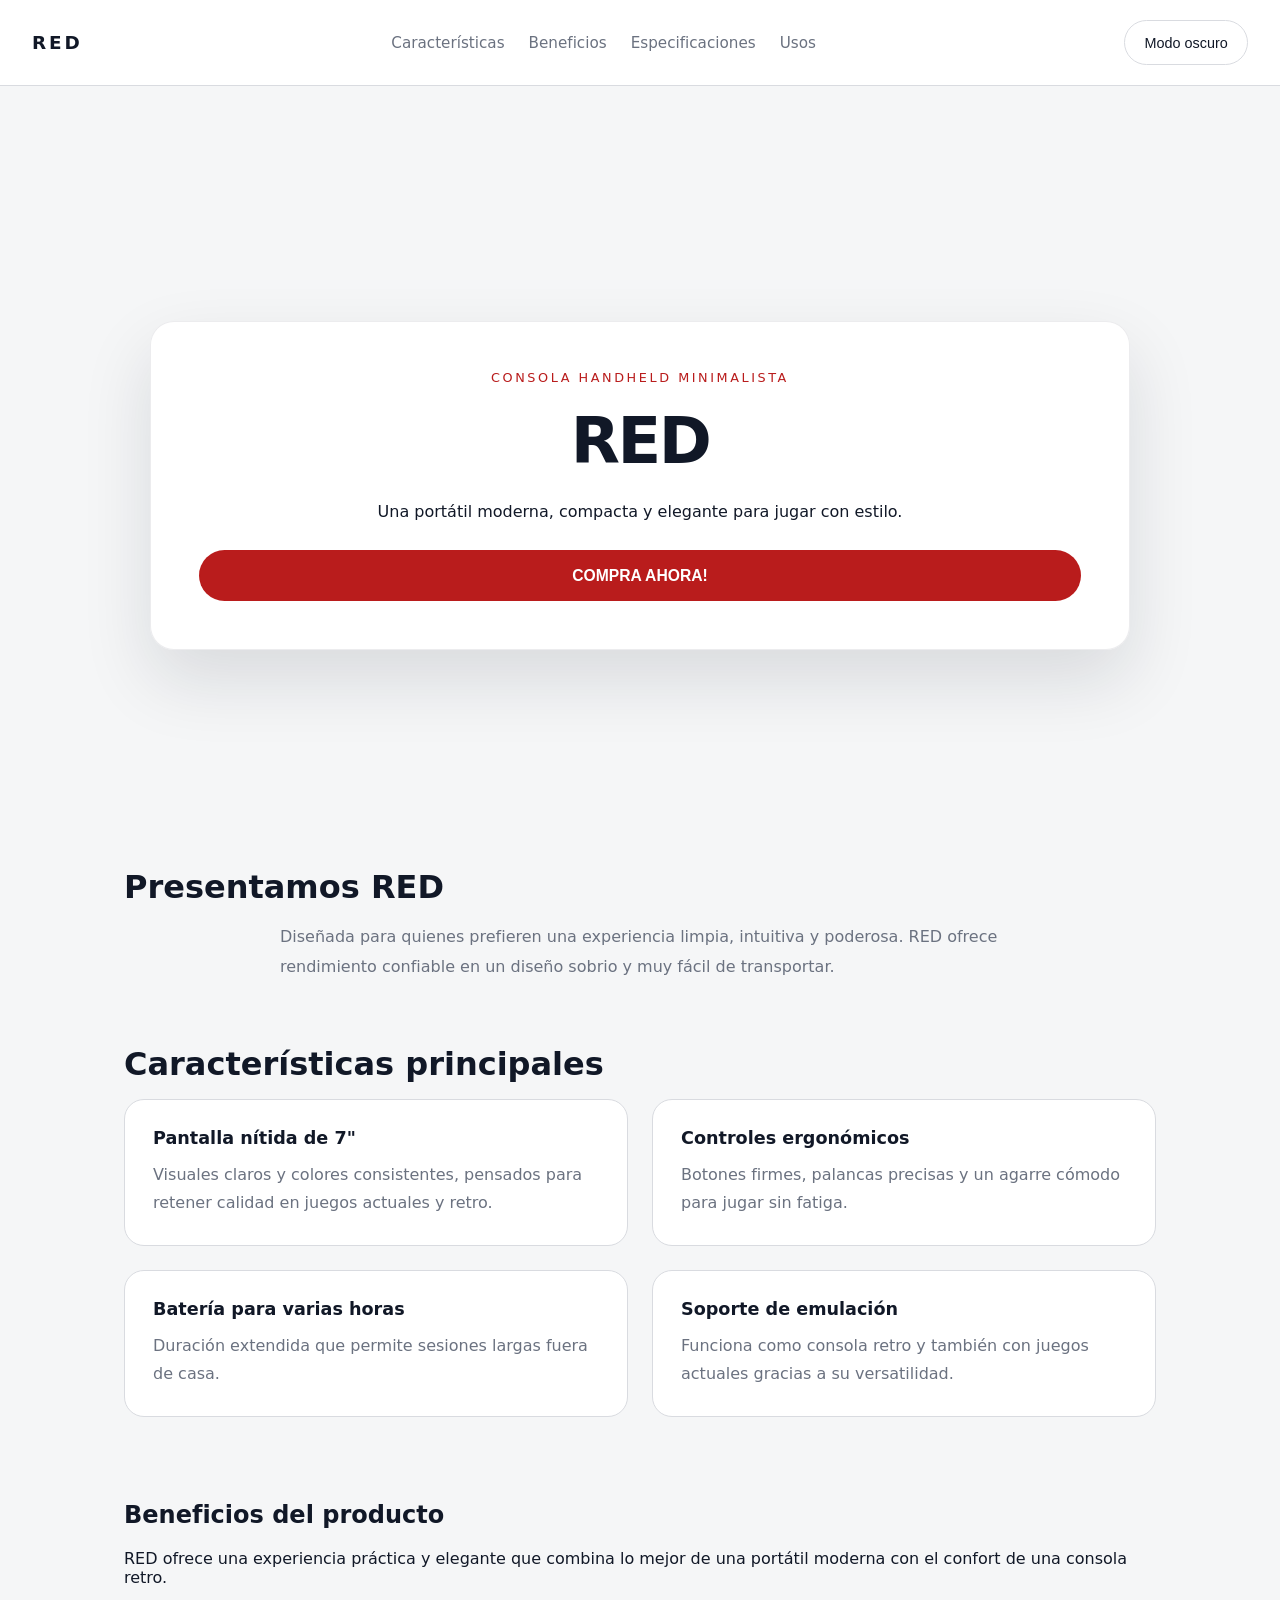
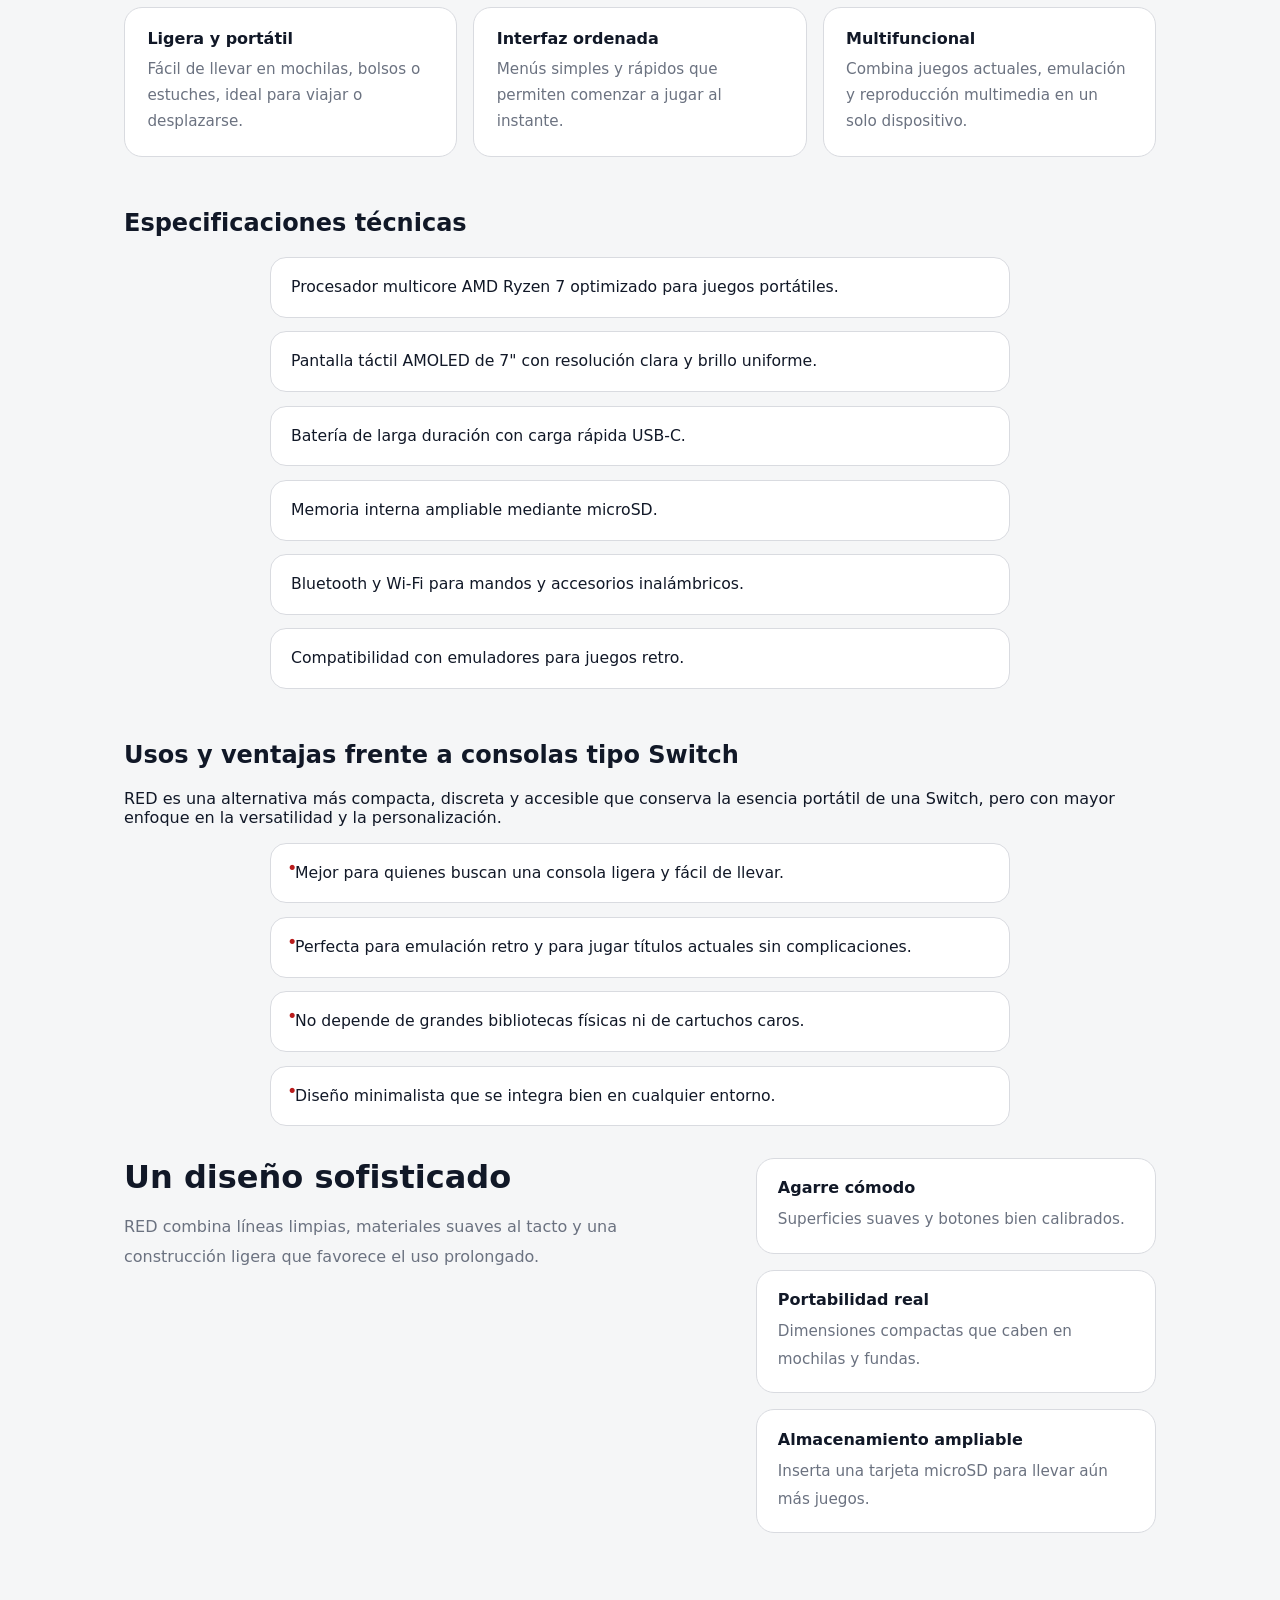
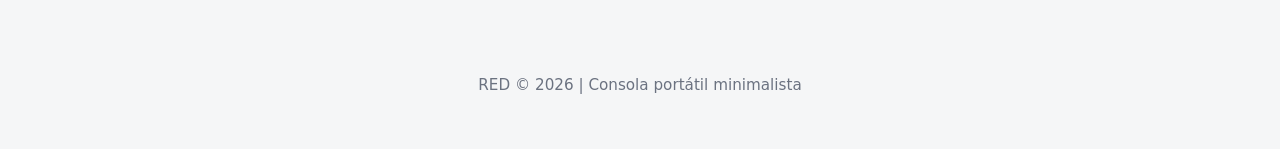
==== commit 37b1a7a7: "se cambian items, añade cambiar claro a oscuro, diseño, eliminación oferta" ====
--- a/HTML/index.html
+++ b/HTML/index.html
@@ -14,18 +14,18 @@
       <a href="#beneficios">Beneficios</a>
       <a href="#especificaciones">Especificaciones</a>
       <a href="#usos">Usos</a>
-      <a href="#oferta">Oferta</a>
     </nav>
+    <button id="theme-toggle" class="theme-toggle" type="button">Modo oscuro</button>
   </header>
 
   <main>
     <section class="hero" id="inicio">
-      <a href="https://example.com" class="hero-link" target="_blank" rel="noopener noreferrer" aria-label="Ver oferta de la consola RED">
+      <a href="https://i.pinimg.com/236x/64/7d/b1/647db1ada9944ba0279e7fc6e8b74b39.jpg" class="hero-link" target="_blank" rel="noopener noreferrer" aria-label="Comprar RED ahora">
         <div class="hero-content">
           <small class="eyebrow">Consola handheld minimalista</small>
           <h1>RED</h1>
           <p>Una portátil moderna, compacta y elegante para jugar con estilo.</p>
-          <button>Visitar ejemplo</button>
+          <button>COMPRA AHORA!</button>
         </div>
       </a>
     </section>
@@ -81,8 +81,8 @@
     <section class="specs" id="especificaciones">
       <h2>Especificaciones técnicas</h2>
       <ul class="spec-list">
-        <li>Procesador multicore optimizado para juegos portátiles.</li>
-        <li>Pantalla táctil de 7" con resolución clara y brillo uniforme.</li>
+        <li>Procesador multicore AMD Ryzen 7 optimizado para juegos portátiles.</li>
+        <li>Pantalla táctil AMOLED de 7" con resolución clara y brillo uniforme.</li>
         <li>Batería de larga duración con carga rápida USB-C.</li>
         <li>Memoria interna ampliable mediante microSD.</li>
         <li>Bluetooth y Wi-Fi para mandos y accesorios inalámbricos.</li>
@@ -124,18 +124,26 @@
       </div>
     </section>
 
-    <section class="offer" id="oferta">
-      <div class="offer-card">
-        <span>Oferta especial</span>
-        <h2>Disponible ahora</h2>
-        <p>Visita el enlace de ejemplo para ver el producto y personalizar tu página con un fondo propio.</p>
-        <a href="https://static.wikia.nocookie.net/terraria_gamepedia/images/4/4c/Snow_biome_background_9.png/revision/latest/scale-to-width-down/1000?cb=20200814183525" target="_blank" rel="noopener noreferrer">Ver ejemplo</a>
-      </div>
-    </section>
   </main>
 
   <footer>
     <p>RED © 2026 | Consola portátil minimalista</p>
   </footer>
+
+  <script>
+    const themeToggle = document.getElementById('theme-toggle');
+    const savedTheme = localStorage.getItem('theme');
+    const prefersDark = window.matchMedia('(prefers-color-scheme: dark)').matches;
+    const initialDark = savedTheme ? savedTheme === 'dark' : prefersDark;
+
+    document.body.classList.toggle('dark-mode', initialDark);
+    themeToggle.textContent = initialDark ? 'Modo claro' : 'Modo oscuro';
+
+    themeToggle.addEventListener('click', () => {
+      const isDark = document.body.classList.toggle('dark-mode');
+      themeToggle.textContent = isDark ? 'Modo claro' : 'Modo oscuro';
+      localStorage.setItem('theme', isDark ? 'dark' : 'light');
+    });
+  </script>
 </body>
 </html>
--- a/HTML/style.css
+++ b/HTML/style.css
@@ -5,7 +5,16 @@
   --text: #111827;
   --muted: #6b7280;
   --accent: #b91c1c;
-  --hero-image: url("https://wallpapercave.com/wp/wp6659155.jpg");
+  --hero-image: url("https://wallpapercave.com/wp/wp10816720.jpg");
+}
+
+body.dark-mode {
+  --bg: #020617;
+  --surface: #111827;
+  --border: #334155;
+  --text: #e2e8f0;
+  --muted: #94a3b8;
+  --accent: #f472b6;
 }
 
 * {
@@ -16,6 +25,7 @@
   margin: 0;
   font-family: Inter, system-ui, -apple-system, BlinkMacSystemFont, "Segoe UI", sans-serif;
   color: var(--text);
+  background-color: var(--bg);
   background-image: var(--hero-image);
   background-size: cover;
   background-position: center;
@@ -68,6 +78,40 @@
   color: var(--text);
 }
 
+.theme-toggle {
+  border: 1px solid var(--border);
+  background: transparent;
+  color: var(--text);
+  padding: 0.85rem 1.2rem;
+  border-radius: 999px;
+  cursor: pointer;
+  font-size: 0.9rem;
+  transition: background 0.2s ease, color 0.2s ease, border-color 0.2s ease;
+}
+
+.theme-toggle:hover {
+  background: var(--accent);
+  color: #ffffff;
+  border-color: transparent;
+}
+
+.site-header {
+  position: sticky;
+  top: 0;
+  z-index: 10;
+  display: flex;
+  justify-content: space-between;
+  align-items: center;
+  gap: 2rem;
+  padding: 1.25rem clamp(1rem, 3vw, 2rem);
+  background: rgba(255, 255, 255, 0.92);
+  border-bottom: 1px solid var(--border);
+}
+
+body.dark-mode .site-header {
+  background: rgba(15, 23, 42, 0.95);
+}
+
 .hero {
   min-height: 78vh;
   display: grid;
@@ -90,6 +134,11 @@
 .hero-link:hover {
   transform: translateY(-3px);
   border-color: rgba(185, 28, 28, 0.22);
+}
+
+body.dark-mode .hero-link {
+  background: rgba(17, 24, 39, 0.88);
+  border-color: rgba(148, 163, 184, 0.18);
 }
 
 .hero-content {
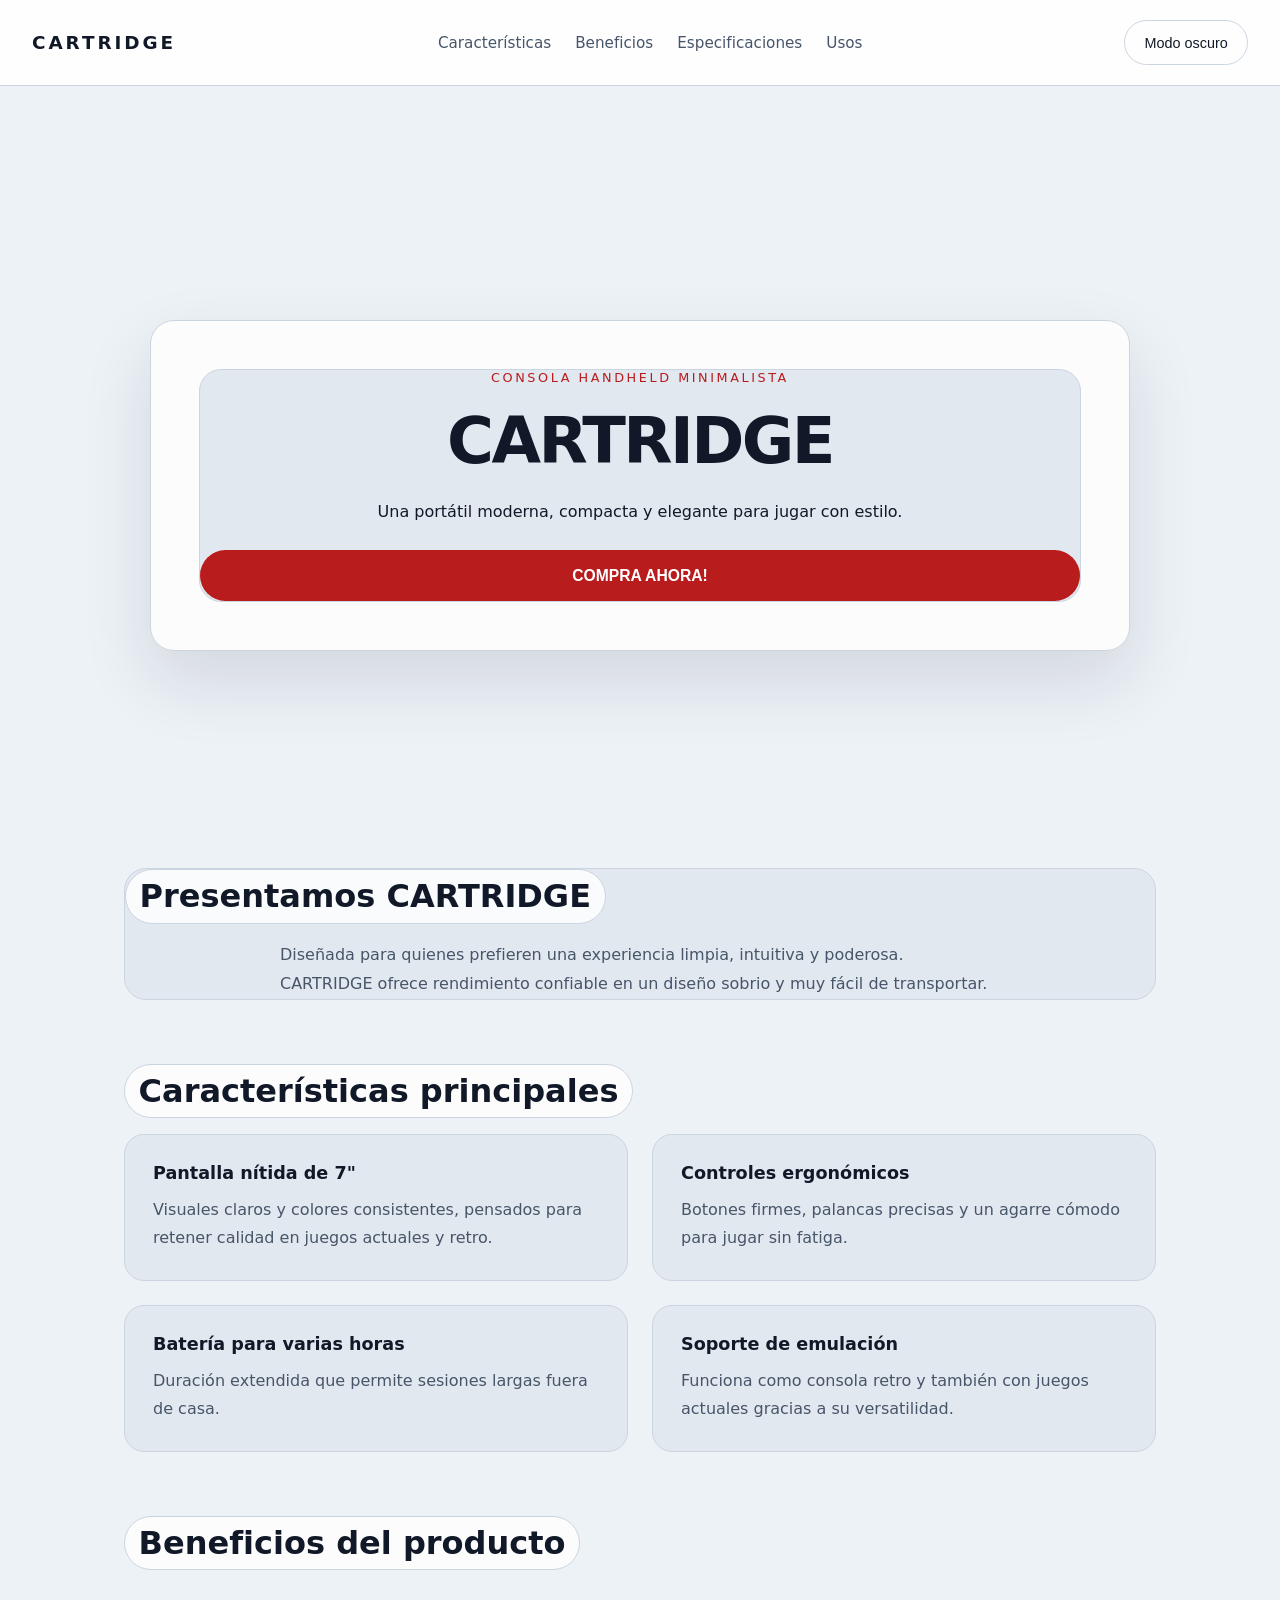
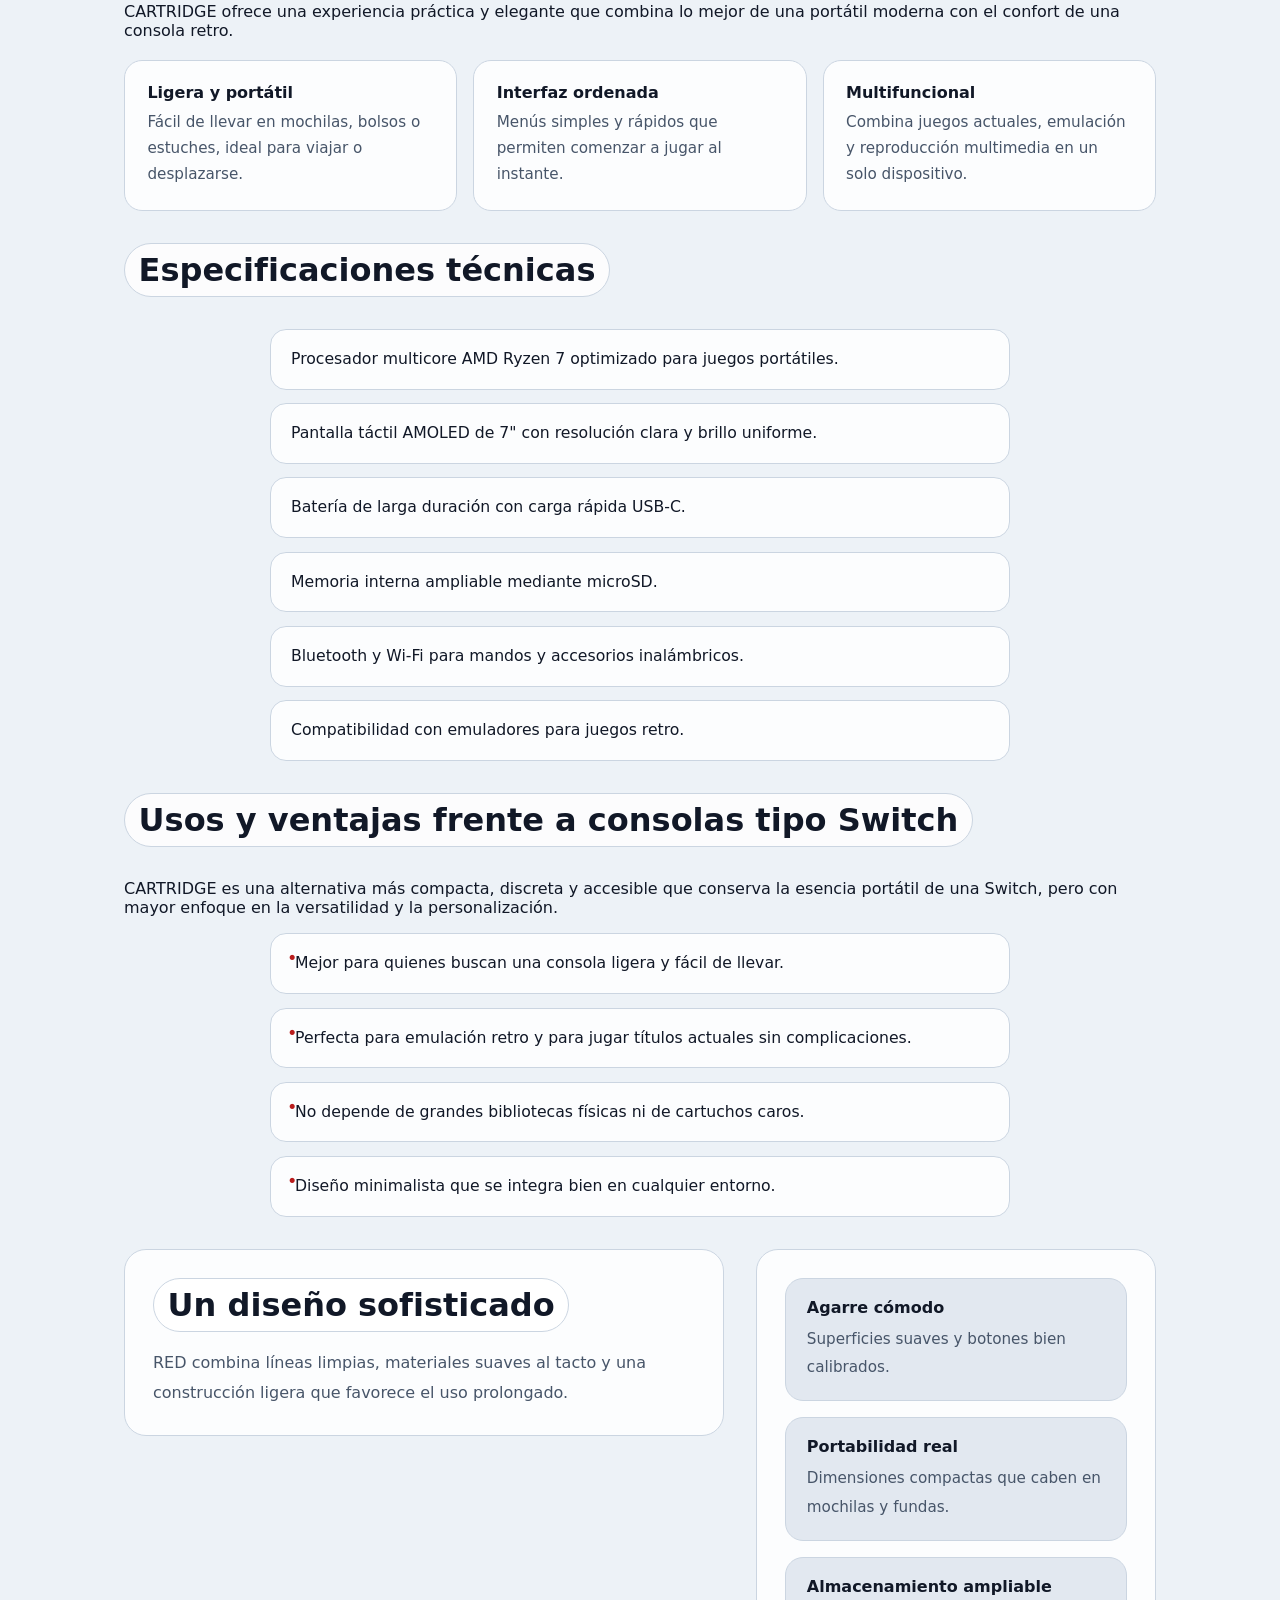
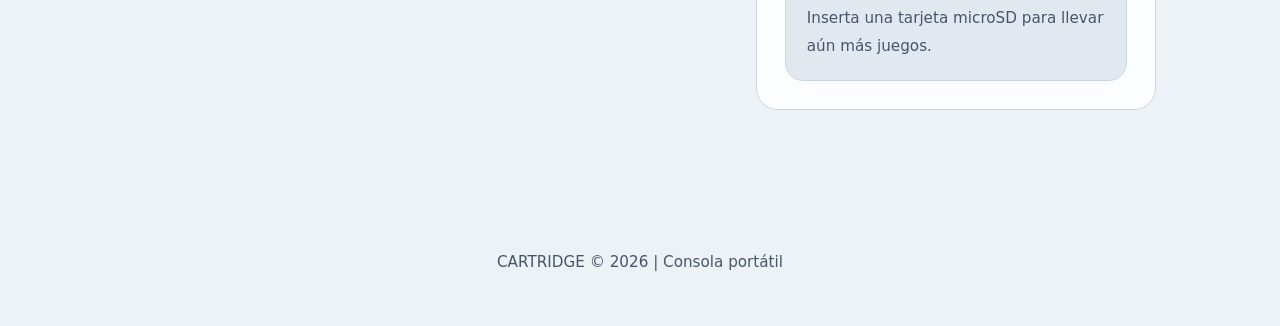
==== commit 746cabb3: "se arregla error, se añade efecto blur en los textos, añadido easter egg" ====
--- a/HTML/index.html
+++ b/HTML/index.html
@@ -3,12 +3,12 @@
 <head>
   <meta charset="UTF-8" />
   <meta name="viewport" content="width=device-width, initial-scale=1.0" />
-  <title>RED | Consola portátil</title>
+  <title>CARTRIDGE | Consola portátil</title>
   <link rel="stylesheet" href="style.css" />
 </head>
 <body>
   <header class="site-header">
-    <div class="logo">RED</div>
+    <div class="logo">CARTRIDGE</div>
     <nav>
       <a href="#caracteristicas">Características</a>
       <a href="#beneficios">Beneficios</a>
@@ -23,7 +23,7 @@
       <a href="https://i.pinimg.com/236x/64/7d/b1/647db1ada9944ba0279e7fc6e8b74b39.jpg" class="hero-link" target="_blank" rel="noopener noreferrer" aria-label="Comprar RED ahora">
         <div class="hero-content">
           <small class="eyebrow">Consola handheld minimalista</small>
-          <h1>RED</h1>
+          <h1>CARTRIDGE</h1>
           <p>Una portátil moderna, compacta y elegante para jugar con estilo.</p>
           <button>COMPRA AHORA!</button>
         </div>
@@ -32,8 +32,8 @@
 
     <section class="intro">
       <div>
-        <h2>Presentamos RED</h2>
-        <p>Diseñada para quienes prefieren una experiencia limpia, intuitiva y poderosa. RED ofrece rendimiento confiable en un diseño sobrio y muy fácil de transportar.</p>
+        <h2>Presentamos CARTRIDGE</h2>
+        <p>Diseñada para quienes prefieren una experiencia limpia, intuitiva y poderosa. CARTRIDGE ofrece rendimiento confiable en un diseño sobrio y muy fácil de transportar.</p>
       </div>
     </section>
 
@@ -61,7 +61,7 @@
 
     <section class="benefits" id="beneficios">
       <h2>Beneficios del producto</h2>
-      <p>RED ofrece una experiencia práctica y elegante que combina lo mejor de una portátil moderna con el confort de una consola retro.</p>
+      <p>CARTRIDGE ofrece una experiencia práctica y elegante que combina lo mejor de una portátil moderna con el confort de una consola retro.</p>
       <div class="benefit-list">
         <article>
           <h3>Ligera y portátil</h3>
@@ -92,7 +92,7 @@
 
     <section class="usos" id="usos">
       <h2>Usos y ventajas frente a consolas tipo Switch</h2>
-      <p>RED es una alternativa más compacta, discreta y accesible que conserva la esencia portátil de una Switch, pero con mayor enfoque en la versatilidad y la personalización.</p>
+      <p>CARTRIDGE es una alternativa más compacta, discreta y accesible que conserva la esencia portátil de una Switch, pero con mayor enfoque en la versatilidad y la personalización.</p>
       <ul class="usage-list">
         <li>Mejor para quienes buscan una consola ligera y fácil de llevar.</li>
         <li>Perfecta para emulación retro y para jugar títulos actuales sin complicaciones.</li>
@@ -127,7 +127,7 @@
   </main>
 
   <footer>
-    <p>RED © 2026 | Consola portátil minimalista</p>
+    <p>CARTRIDGE © 2026 | Consola portátil</p>
   </footer>
 
   <script>
--- a/HTML/style.css
+++ b/HTML/style.css
@@ -1,9 +1,10 @@
 :root {
-  --bg: #f5f6f7;
-  --surface: #ffffff;
-  --border: #d9dbe0;
+  --bg: #edf2f7;
+  --surface: #e2e8f0;
+  --surface-soft: rgba(255, 255, 255, 0.82);
+  --border: #cbd5e1;
   --text: #111827;
-  --muted: #6b7280;
+  --muted: #475569;
   --accent: #b91c1c;
   --hero-image: url("https://wallpapercave.com/wp/wp10816720.jpg");
 }
@@ -11,6 +12,7 @@
 body.dark-mode {
   --bg: #020617;
   --surface: #111827;
+  --surface-soft: rgba(15, 23, 42, 0.88);
   --border: #334155;
   --text: #e2e8f0;
   --muted: #94a3b8;
@@ -124,8 +126,8 @@
   position: relative;
   width: min(96%, 980px);
   padding: 3rem;
-  background: rgba(255, 255, 255, 0.92);
-  border: 1px solid rgba(17, 24, 39, 0.08);
+  background: var(--surface-soft);
+  border: 1px solid var(--border);
   border-radius: 24px;
   box-shadow: 0 30px 70px rgba(15, 23, 42, 0.12);
   transition: transform 0.25s ease, border-color 0.25s ease;
@@ -137,8 +139,38 @@
 }
 
 body.dark-mode .hero-link {
-  background: rgba(17, 24, 39, 0.88);
+  background: var(--surface-soft);
   border-color: rgba(148, 163, 184, 0.18);
+}
+
+.hero-content,
+.intro div,
+.card,
+.benefit-list article,
+.feature-list div,
+.spec-list li,
+.usage-list li {
+  background: var(--surface);
+}
+
+.hero-content,
+.intro div,
+.card,
+.benefit-list article,
+.feature-list div,
+.spec-list li,
+.usage-list li {
+  border: 1px solid var(--border);
+}
+
+.hero-content,
+.intro div,
+.card,
+.benefit-list article,
+.feature-list div,
+.spec-list li,
+.usage-list li {
+  border-radius: 22px;
 }
 
 .hero-content {
@@ -206,9 +238,17 @@
 .intro h2,
 .features h2,
 .design h2,
-.offer h2 {
+.offer h2,
+.benefits h2,
+.specs h2,
+.usos h2 {
   font-size: 2rem;
   margin: 0 0 1rem;
+  display: inline-block;
+  background: var(--surface-soft);
+  padding: 0.45rem 0.85rem;
+  border-radius: 999px;
+  border: 1px solid var(--border);
 }
 
 .intro p {
@@ -226,7 +266,7 @@
 }
 
 .card {
-  background: #ffffff;
+  background: var(--surface);
   border: 1px solid var(--border);
   border-radius: 20px;
   padding: 1.75rem;
@@ -251,6 +291,14 @@
   align-items: start;
 }
 
+.design-content > div {
+  background: var(--surface-soft);
+  backdrop-filter: blur(16px);
+  border: 1px solid var(--border);
+  border-radius: 22px;
+  padding: 1.75rem;
+}
+
 .design-content p {
   margin: 0;
   color: var(--muted);
@@ -265,7 +313,7 @@
 .feature-list div {
   padding: 1.2rem 1.3rem;
   border-radius: 18px;
-  background: #ffffff;
+  background: var(--surface);
   border: 1px solid var(--border);
 }
 
@@ -285,7 +333,7 @@
   gap: 1.2rem;
   padding: 2rem 2.2rem;
   border-radius: 24px;
-  background: #ffffff;
+  background: var(--surface);
   border: 1px solid var(--border);
 }
 
@@ -315,7 +363,8 @@
 }
 
 .benefit-list article {
-  background: #ffffff;
+  background: var(--surface-soft);
+  backdrop-filter: blur(16px);
   border: 1px solid var(--border);
   border-radius: 18px;
   padding: 1.35rem 1.4rem;
@@ -347,7 +396,8 @@
 .usage-list li {
   padding: 1rem 1.25rem;
   border-radius: 16px;
-  background: #ffffff;
+  background: var(--surface-soft);
+  backdrop-filter: blur(16px);
   border: 1px solid var(--border);
   color: var(--text);
   line-height: 1.7;
@@ -381,8 +431,17 @@
   .benefit-list {
     grid-template-columns: 1fr;
   }
-}
-
+
+  .site-header {
+    flex-wrap: wrap;
+    justify-content: space-between;
+  }
+
+  .theme-toggle {
+    width: auto;
+    margin-top: 0.5rem;
+  }
+}
 
 .offer-card a {
   display: inline-flex;
@@ -419,22 +478,41 @@
 @media (max-width: 640px) {
   .site-header {
     flex-direction: column;
-    align-items: flex-start;
+    align-items: stretch;
+  }
+
+  .site-header nav {
+    width: 100%;
+    justify-content: space-between;
+    gap: 0.8rem;
+  }
+
+  .theme-toggle {
+    width: 100%;
+    margin-top: 0.75rem;
   }
 
   .hero {
-    padding: 3rem 0;
+    padding: 2.5rem 0;
   }
 
   .hero-link {
-    padding: 2.25rem 1.5rem;
+    padding: 2rem 1.25rem;
   }
 
   .hero h1 {
-    font-size: 2.6rem;
+    font-size: 2.2rem;
   }
 
   main {
     padding: 2rem 1rem 3rem;
   }
-}
+
+  .features .cards,
+  .benefit-list,
+  .design-content,
+  .spec-list,
+  .usage-list {
+    grid-template-columns: 1fr;
+  }
+}
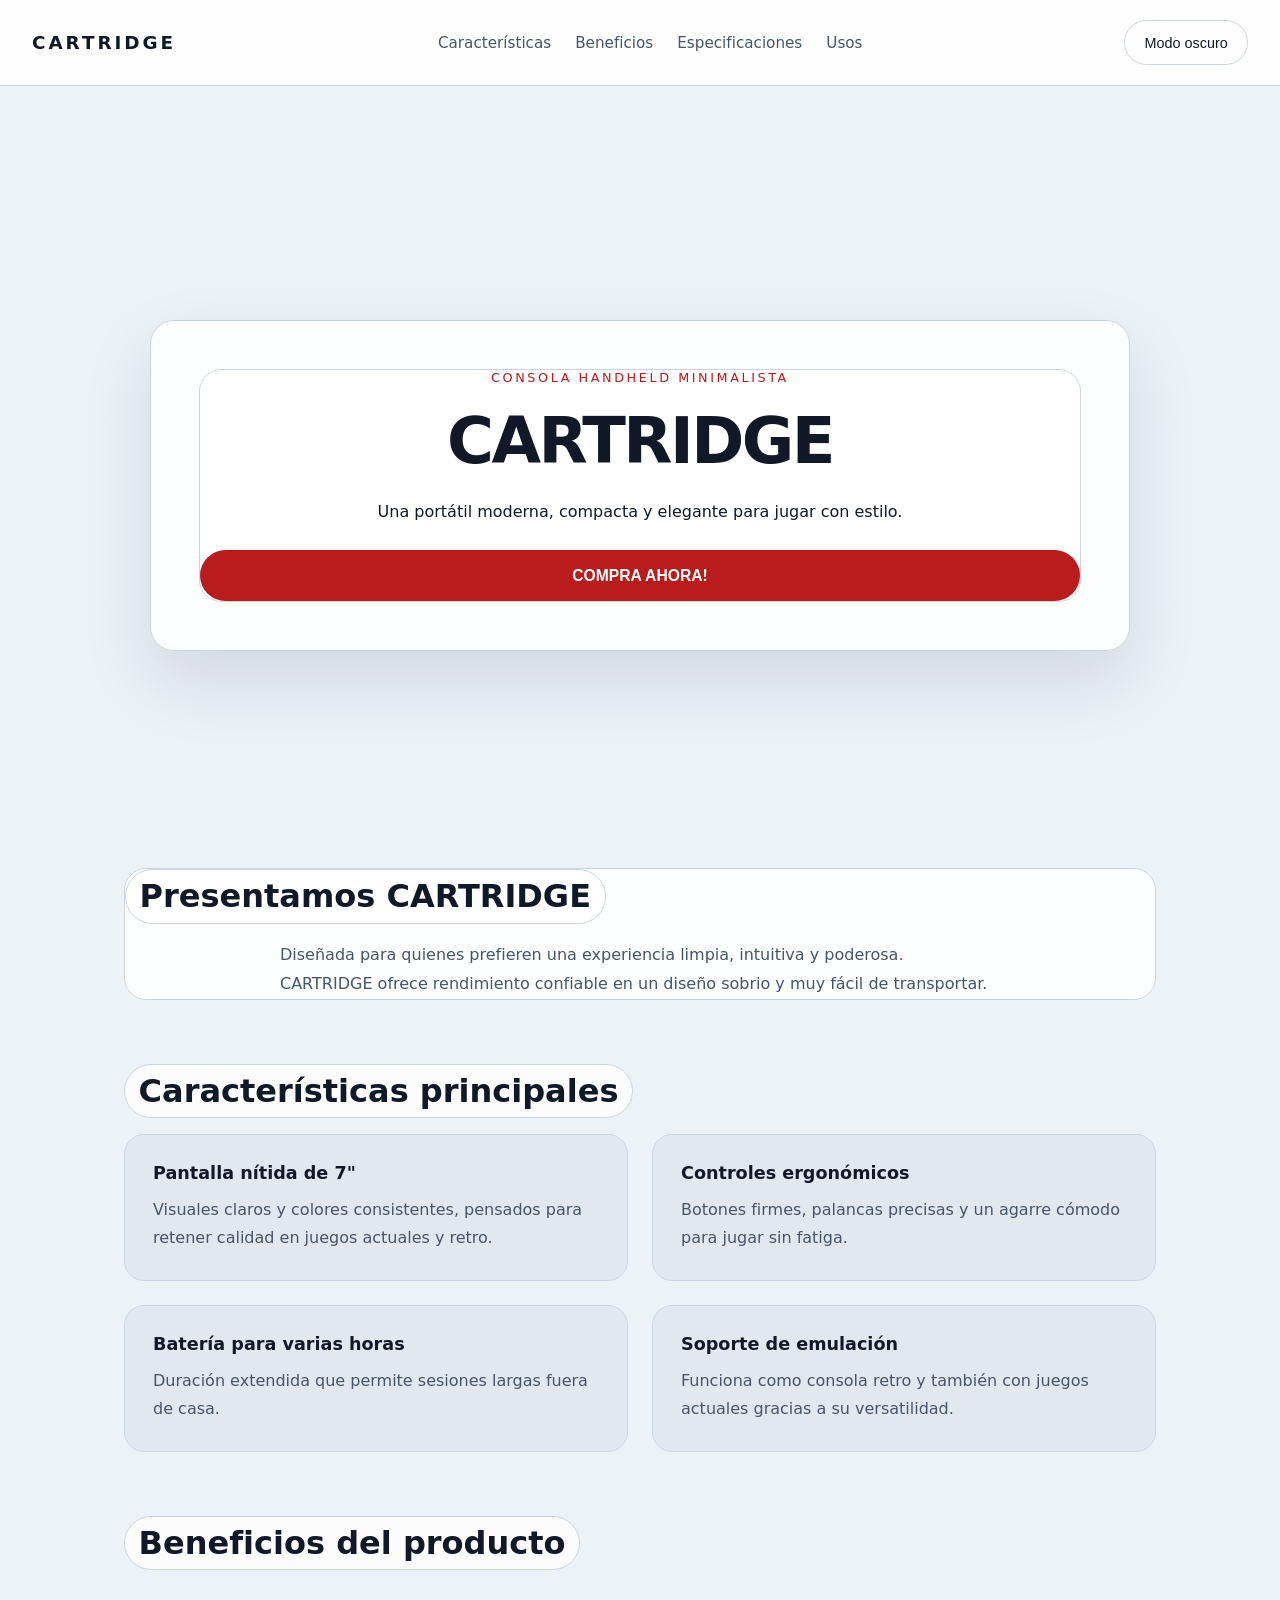
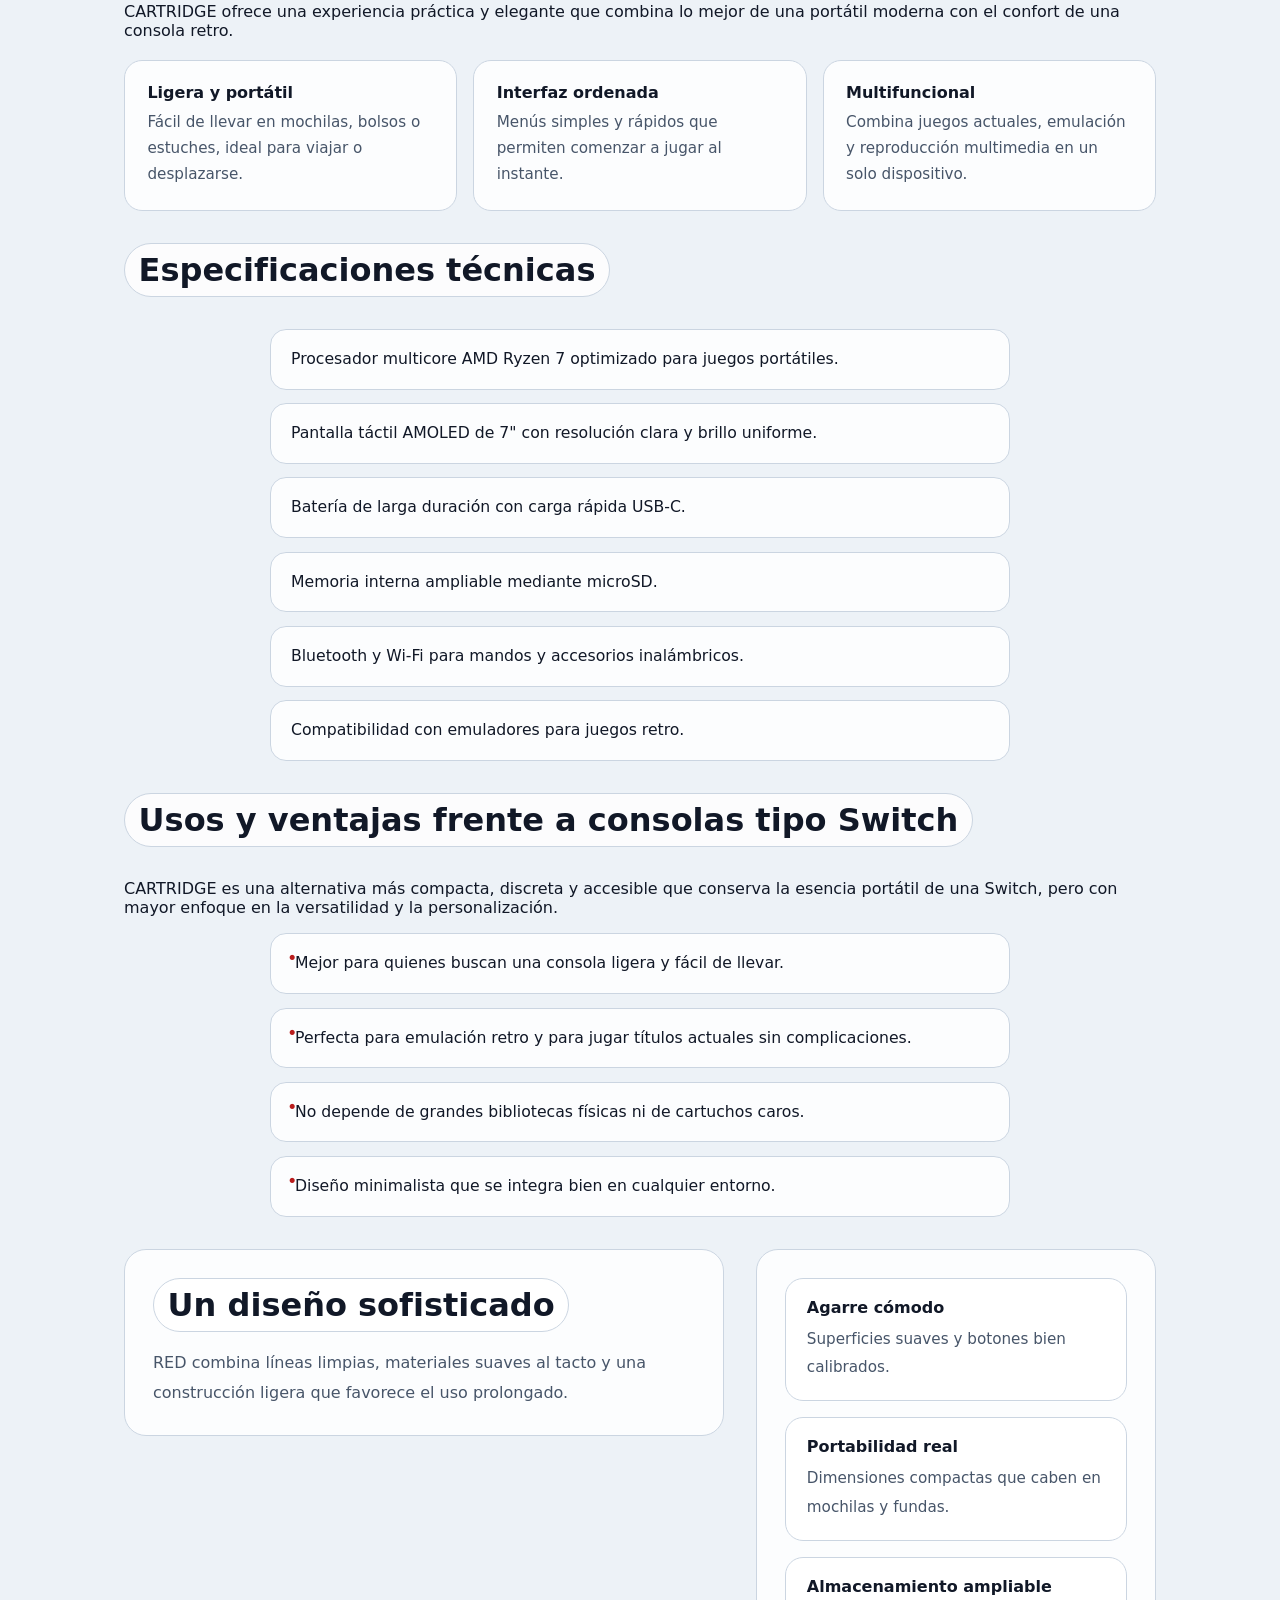
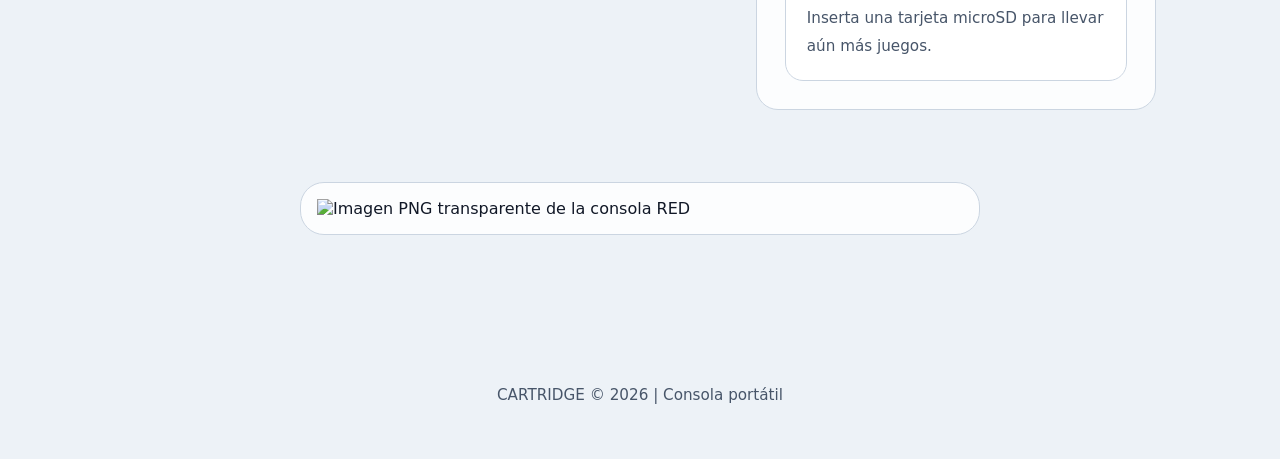
==== commit a2b14a44: "terminado" ====
--- a/HTML/index.html
+++ b/HTML/index.html
@@ -124,6 +124,14 @@
       </div>
     </section>
 
+    <section class="image-section" id="imagen">
+      <div class="image-card">
+        <a href="https://encrypted-tbn0.gstatic.com/shopping?q=tbn:ANd9GcTZIKFRCf17ecPGsWh3r_z9x7ZF7RL7irATF-VWNxyAc7C-Qkj7O92is2j9A_SYPVmMtlmfbJTSFj7IkoRXubO3PnhW7kNs126Pvn2nxRxLq_gSNRAsG4lm" target="_blank" rel="noopener noreferrer">
+          <img src="https://encrypted-tbn0.gstatic.com/shopping?q=tbn:ANd9GcTZIKFRCf17ecPGsWh3r_z9x7ZF7RL7irATF-VWNxyAc7C-Qkj7O92is2j9A_SYPVmMtlmfbJTSFj7IkoRXubO3PnhW7kNs126Pvn2nxRxLq_gSNRAsG4lm" alt="Imagen PNG transparente de la consola RED" />
+        </a>
+      </div>
+    </section>
+
   </main>
 
   <footer>
--- a/HTML/style.css
+++ b/HTML/style.css
@@ -6,7 +6,7 @@
   --text: #111827;
   --muted: #475569;
   --accent: #b91c1c;
-  --hero-image: url("https://wallpapercave.com/wp/wp10816720.jpg");
+  --hero-image: url("https://images3.alphacoders.com/126/thumb-1920-1269904.png");
 }
 
 body.dark-mode {
@@ -130,7 +130,8 @@
   border: 1px solid var(--border);
   border-radius: 24px;
   box-shadow: 0 30px 70px rgba(15, 23, 42, 0.12);
-  transition: transform 0.25s ease, border-color 0.25s ease;
+  transition: transform 0.25s ease, border-color 0.25s ease, background 0.25s ease;
+  backdrop-filter: blur(16px);
 }
 
 .hero-link:hover {
@@ -149,28 +150,25 @@
 .benefit-list article,
 .feature-list div,
 .spec-list li,
-.usage-list li {
-  background: var(--surface);
-}
-
-.hero-content,
-.intro div,
-.card,
-.benefit-list article,
-.feature-list div,
-.spec-list li,
-.usage-list li {
-  border: 1px solid var(--border);
-}
-
-.hero-content,
-.intro div,
-.card,
-.benefit-list article,
-.feature-list div,
-.spec-list li,
-.usage-list li {
+.usage-list li,
+.design-content > div {
+  background: var(--surface-soft);
+  backdrop-filter: blur(16px);
+  border: 1px solid var(--border);
   border-radius: 22px;
+  transition: transform 0.25s ease, border-color 0.25s ease, background 0.25s ease, box-shadow 0.25s ease;
+}
+
+.hero-content:hover,
+.intro div:hover,
+.card:hover,
+.benefit-list article:hover,
+.feature-list div:hover,
+.spec-list li:hover,
+.usage-list li:hover,
+.design-content > div:hover {
+  transform: translateY(-4px);
+  box-shadow: 0 18px 35px rgba(15, 23, 42, 0.14);
 }
 
 .hero-content {
@@ -297,6 +295,12 @@
   border: 1px solid var(--border);
   border-radius: 22px;
   padding: 1.75rem;
+  transition: transform 0.25s ease, box-shadow 0.25s ease, border-color 0.25s ease;
+}
+
+.design-content > div:hover {
+  transform: translateY(-2px);
+  box-shadow: 0 18px 34px rgba(15, 23, 42, 0.12);
 }
 
 .design-content p {
@@ -313,8 +317,15 @@
 .feature-list div {
   padding: 1.2rem 1.3rem;
   border-radius: 18px;
-  background: var(--surface);
-  border: 1px solid var(--border);
+  background: var(--surface-soft);
+  backdrop-filter: blur(16px);
+  border: 1px solid var(--border);
+  transition: transform 0.25s ease, box-shadow 0.25s ease, border-color 0.25s ease;
+}
+
+.feature-list div:hover {
+  transform: translateY(-2px);
+  box-shadow: 0 14px 28px rgba(15, 23, 42, 0.12);
 }
 
 .feature-list strong {
@@ -368,6 +379,12 @@
   border: 1px solid var(--border);
   border-radius: 18px;
   padding: 1.35rem 1.4rem;
+  transition: transform 0.25s ease, border-color 0.25s ease, box-shadow 0.25s ease;
+}
+
+.benefit-list article:hover {
+  transform: translateY(-2px);
+  box-shadow: 0 16px 32px rgba(15, 23, 42, 0.12);
 }
 
 .benefit-list h3 {
@@ -402,6 +419,13 @@
   color: var(--text);
   line-height: 1.7;
   font-size: 0.98rem;
+  transition: transform 0.25s ease, border-color 0.25s ease, box-shadow 0.25s ease;
+}
+
+.spec-list li:hover,
+.usage-list li:hover {
+  transform: translateY(-2px);
+  box-shadow: 0 14px 28px rgba(15, 23, 42, 0.12);
 }
 
 .usage-list li {
@@ -461,6 +485,33 @@
   transform: translateY(-1px);
 }
 
+.image-section {
+  padding: 2.5rem 0;
+}
+
+.image-card {
+  max-width: 680px;
+  margin: 0 auto;
+  padding: 1rem;
+  background: var(--surface-soft);
+  backdrop-filter: blur(18px);
+  border: 1px solid var(--border);
+  border-radius: 24px;
+  transition: transform 0.25s ease, box-shadow 0.25s ease;
+}
+
+.image-card:hover {
+  transform: translateY(-3px);
+  box-shadow: 0 20px 45px rgba(15, 23, 42, 0.15);
+}
+
+.image-card img {
+  width: 100%;
+  height: auto;
+  display: block;
+  background: transparent;
+}
+
 footer {
   padding: 2rem 0 2.5rem;
   text-align: center;
